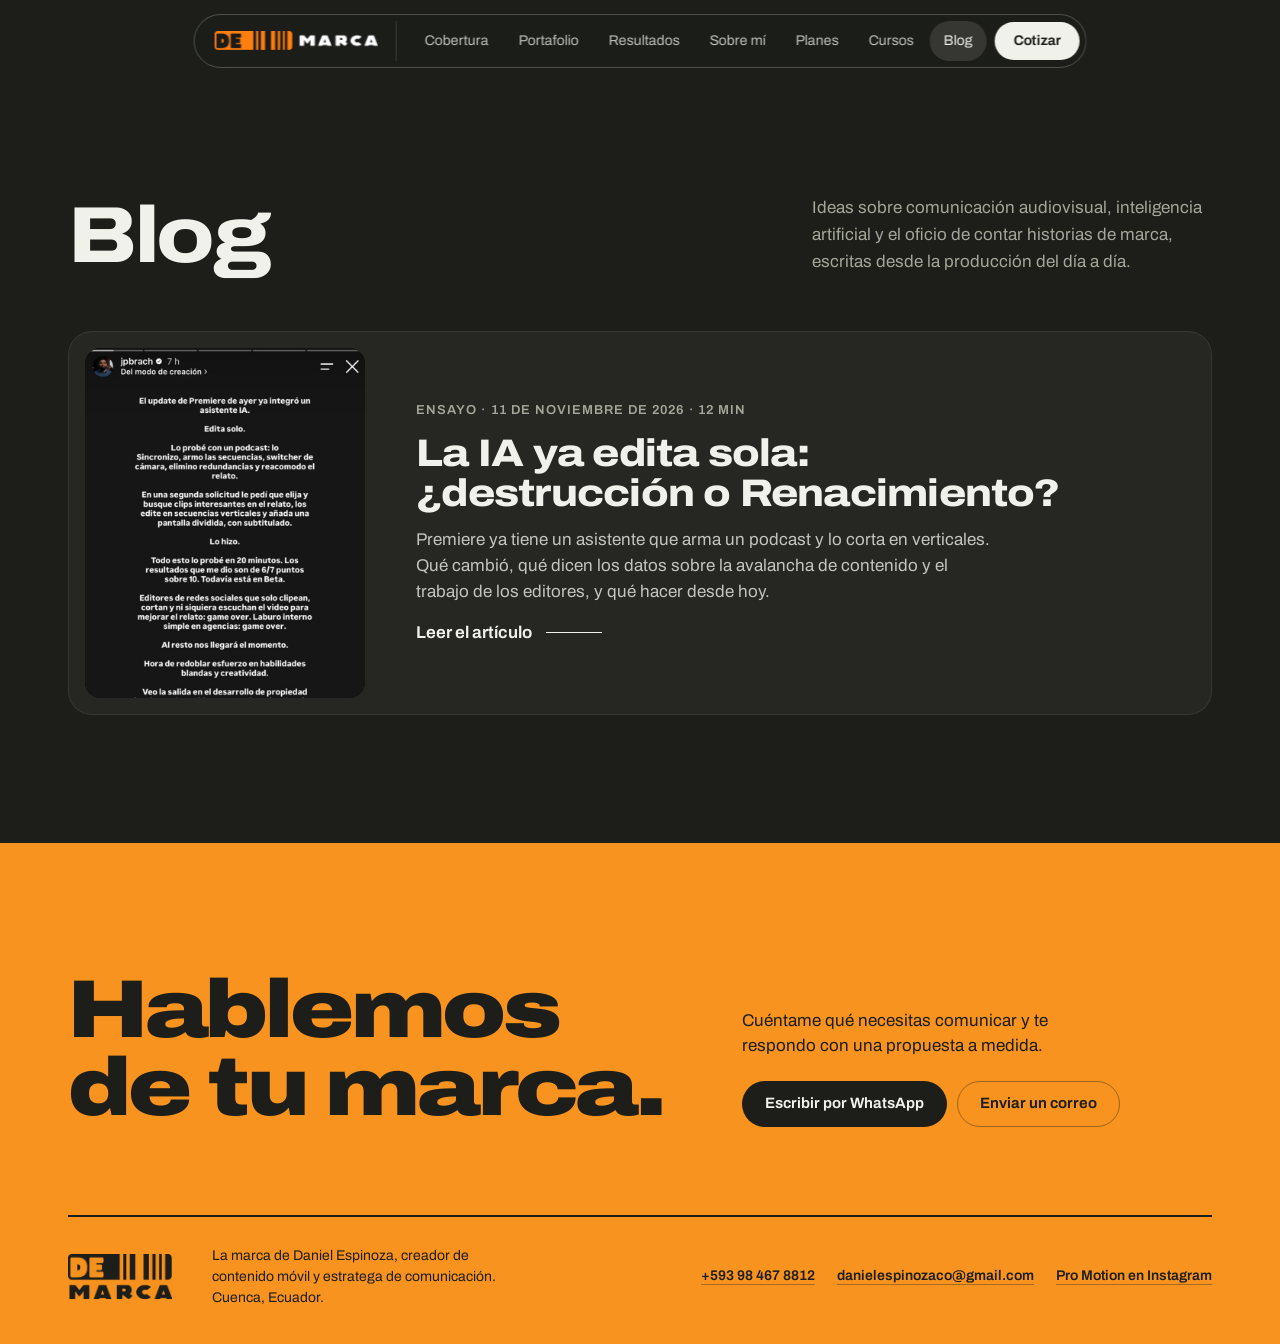
==== blog/index.html @ 4eeeb800 "Blog: articulo 'La IA ya edita sola: destruccion o Renacimiento?' y enlace Blog en el menu Co-Author" ====
<!doctype html>
<html lang="es" data-root="../" data-page="blog">
<head>
<meta charset="utf-8">
<meta name="viewport" content="width=device-width, initial-scale=1">
<title>Blog · De Marca</title>
<meta name="description" content="Ideas de Daniel Espinoza sobre comunicación audiovisual, inteligencia artificial y el oficio de contar historias de marca.">
<meta property="og:title" content="Blog · De Marca">
<meta property="og:description" content="Ideas de Daniel Espinoza sobre comunicación audiovisual, inteligencia artificial y el oficio de contar historias de marca.">
<meta property="og:image" content="assets/brand/og.jpg">
<meta name="theme-color" content="#1D1E1A">
<link rel="icon" href="../assets/brand/favicon.png" type="image/png">
<link rel="apple-touch-icon" href="../assets/brand/apple-touch-icon.png">
<link rel="preconnect" href="https://fonts.googleapis.com">
<link rel="preconnect" href="https://fonts.gstatic.com" crossorigin>
<link href="https://fonts.googleapis.com/css2?family=Archivo:wdth,wght@62..125,300..900&display=swap" rel="stylesheet">
<link rel="stylesheet" href="../assets/css/styles.css">
</head>
<body>
<a class="saltar" href="#contenido">Ir al contenido</a>
<header class="nav" id="nav">
  <a class="nav-logo" href=".././" aria-label="De Marca, inicio">
    <img class="logo-img" src="../assets/brand/logo-demarca-h.png" alt="De Marca" width="720" height="85">
  </a>
  <nav class="nav-links" aria-label="Páginas">
    <a href="../cobertura/" data-p="cobertura">Cobertura</a>
    <a href="../portafolio/" data-p="portafolio">Portafolio</a>
    <a href="../resultados/" data-p="resultados">Resultados</a>
    <a href="../sobre-mi/" data-p="sobre-mi">Sobre mí</a>
    <a href="../planes/" data-p="planes">Planes</a>
    <a href="../cursos/" data-p="cursos">Cursos</a>
    <a href="../blog/" data-p="blog">Blog</a>
  </nav>
  <a class="btn btn-claro nav-cta" href="../planes/#cotizar">Cotizar</a>
  <button class="nav-menu" type="button" aria-expanded="false" aria-controls="menuMovil" aria-label="Abrir menú"><span></span><span></span></button>
</header>
<div class="menu-movil" id="menuMovil" hidden>
  <a href=".././">Inicio</a>
  <a href="../cobertura/">Cobertura en tiempo real</a>
  <a href="../portafolio/">Portafolio</a>
  <a href="../resultados/">Resultados</a>
  <a href="../sobre-mi/">Sobre mí</a>
  <a href="../planes/">Planes y cotización</a>
  <a href="../cursos/">Cursos</a>
  <a href="../blog/">Blog</a>
</div>

<main id="contenido" class="pagina">
<!-- BLOG -->
<section class="blog" id="blog" aria-labelledby="tBlog">
  <div class="contenedor">
    <div class="seccion-cabeza">
      <h1 id="tBlog" class="titulo-xl">Blog</h1>
      <p class="seccion-lead">Ideas sobre comunicación audiovisual, inteligencia artificial y el oficio de contar historias de marca, escritas desde la producción del día a día.</p>
    </div>
    <div class="blog-lista">
      <a class="blog-card" href="ia-edita-sola/">
        <figure class="blog-card-img"><img src="../assets/blog/ia-edita-sola/historia-1.jpg" alt="Historia de Instagram de @jpbrach sobre el asistente de IA de Premiere" loading="lazy" width="734" height="1300"></figure>
        <div class="blog-card-texto">
          <p class="art-meta">Ensayo · 11 de noviembre de 2026 · 12 min</p>
          <h3>La IA ya edita sola: ¿destrucción o Renacimiento?</h3>
          <p>Premiere ya tiene un asistente que arma un podcast y lo corta en verticales. Qué cambió, qué dicen los datos sobre la avalancha de contenido y el trabajo de los editores, y qué hacer desde hoy.</p>
          <span class="link-linea">Leer el artículo</span>
        </div>
      </a>
    </div>
  </div>
</section>
</main>

<footer class="pie" id="contacto">
  <div class="contenedor">
    <div class="pie-top">
      <p class="pie-grande">Hablemos de tu marca.</p>
      <div class="pie-cta">
        <p>Cuéntame qué necesitas comunicar y te respondo con una propuesta a medida.</p>
        <div class="pie-acciones">
          <a class="btn btn-naranja" id="waPie" href="#" target="_blank" rel="noopener">Escribir por WhatsApp</a>
          <a class="btn btn-linea" href="mailto:danielespinozaco@gmail.com">Enviar un correo</a>
        </div>
      </div>
    </div>
    <div class="pie-base">
      <img class="pie-logo" src="../assets/brand/logo-demarca-oscuro-900.png" alt="De Marca" width="900" height="386" loading="lazy">
      <p class="pie-firma">La marca de Daniel Espinoza, creador de contenido móvil y estratega de comunicación. Cuenca, Ecuador.</p>
      <ul class="pie-datos">
        <li><a href="https://wa.me/593984678812" target="_blank" rel="noopener">+593 98 467 8812</a></li>
        <li><a href="mailto:danielespinozaco@gmail.com">danielespinozaco@gmail.com</a></li>
        <li><a href="https://www.instagram.com/pro_motion.ec/" target="_blank" rel="noopener">Pro Motion en Instagram</a></li>
      </ul>
    </div>
  </div>
</footer>

<dialog class="visor" id="visor" aria-labelledby="visorTitulo">
  <div class="visor-fondo" id="visorFondo" aria-hidden="true"></div>
  <div class="visor-caja">
    <div class="visor-medio" id="visorMedio"></div>
    <div class="visor-info">
      <p class="visor-marca" id="visorMarca"></p>
      <h3 id="visorTitulo"></h3>
      <p class="visor-desc" id="visorDesc"></p>
      <p class="visor-datos" id="visorDatos"></p>
      <div class="visor-acciones">
        <a class="btn btn-linea" id="visorAbrir" href="#" target="_blank" rel="noopener">Abrir en Instagram</a>
        <a class="btn btn-naranja" id="visorPedir" href="#" target="_blank" rel="noopener">Quiero un video así</a>
      </div>
      <div class="visor-nav">
        <button class="flecha" id="visorPrev" aria-label="Video anterior"><svg viewBox="0 0 24 24"><path d="M15 5l-7 7 7 7"/></svg></button>
        <button class="flecha" id="visorNext" aria-label="Video siguiente"><svg viewBox="0 0 24 24"><path d="M9 5l7 7-7 7"/></svg></button>
      </div>
    </div>
    <button class="visor-cerrar" id="visorCerrar" aria-label="Cerrar"><svg viewBox="0 0 24 24"><path d="M6 6l12 12M18 6L6 18"/></svg></button>
  </div>
</dialog>

<script src="../assets/js/data.js"></script>
<script src="../assets/js/main.js"></script>
</body>
</html>
---- assets/css/styles.css ----
/* De Marca · sistema visual
   Grafito con matiz oliva, papel salvia de los portafolios originales, hueso y el naranja del logo. */
:root {
  --grafito: #1D1E1A;
  --grafito-2: #262722;
  --grafito-3: #31322C;
  --salvia: #C9CFB7;
  --salvia-2: #B8BFA3;
  --hueso: #F0F1EA;
  --niebla: #A3A698;
  --naranja: #F7931E;
  --naranja-osc: #D9770A;
  --vidrio: rgba(240, 241, 234, .09);
  --vidrio-borde: rgba(240, 241, 234, .24);
  --ancho: 1240px;
  --gutter: clamp(16px, 4vw, 48px);
  --f: "Archivo", "Helvetica Neue", Arial, sans-serif;
  color-scheme: dark;
}
* { box-sizing: border-box; }
html { scroll-behavior: smooth; -webkit-text-size-adjust: 100%; }
body {
  margin: 0; background: var(--grafito); color: var(--hueso);
  font-family: var(--f); font-size: 17px; line-height: 1.55; font-variation-settings: "wdth" 100;
  -webkit-font-smoothing: antialiased; overflow-x: hidden;
}
img, svg { display: block; max-width: 100%; }
a { color: inherit; }
button { font: inherit; color: inherit; }
h1, h2, h3 { margin: 0; font-weight: 800; line-height: 1.02; }
p { margin: 0; }
:focus-visible { outline: 2px solid var(--naranja); outline-offset: 3px; border-radius: 6px; }
.sr { position: absolute; width: 1px; height: 1px; overflow: hidden; clip: rect(0 0 0 0); white-space: nowrap; }
.saltar { position: absolute; left: 16px; top: -60px; z-index: 100; background: var(--naranja); color: var(--grafito); padding: 10px 16px; border-radius: 99px; font-weight: 700; text-decoration: none; }
.saltar:focus { top: 16px; }
.contenedor { width: 100%; max-width: var(--ancho); margin: 0 auto; padding: 0 var(--gutter); }

/* Tipografía de display: Archivo expandido */
.titulo-xl { font-size: clamp(42px, 6.2vw, 88px); line-height: 1; font-variation-settings: "wdth" 118; letter-spacing: -.03em; text-wrap: balance; }
.seccion-cabeza { display: grid; grid-template-columns: minmax(0, 1fr) minmax(0, 400px); gap: 20px 64px; align-items: end; margin-bottom: 56px; }
.seccion-lead { line-height: 1.6; }
.seccion-lead { color: var(--niebla); max-width: 46ch; }

/* Botones */
.btn {
  display: inline-flex; align-items: center; justify-content: center; gap: 8px; min-height: 46px; padding: 0 22px;
  border-radius: 99px; font-weight: 650; font-size: 15px; text-decoration: none; border: 1px solid transparent; cursor: pointer;
  transition: background-color .2s, color .2s, border-color .2s, transform .2s;
}
.btn:active { transform: scale(.97); }
.btn-claro { background: var(--hueso); color: var(--grafito); }
.btn-claro:hover { background: #fff; }
.btn-naranja { background: var(--naranja); color: var(--grafito); }
.btn-naranja:hover { background: #FFA640; }
.btn-naranja[aria-disabled="true"] { opacity: .4; pointer-events: none; }
.btn-linea { border-color: var(--vidrio-borde); color: var(--hueso); background: rgba(240,241,234,.04); }
.btn-linea:hover { border-color: var(--hueso); }
.btn-oscuro { background: var(--grafito); color: var(--hueso); }
.btn-oscuro:hover { background: #000; }
.btn-linea-oscuro { border-color: rgba(29,30,26,.35); color: var(--grafito); }
.btn-linea-oscuro:hover { border-color: var(--grafito); }
.link-linea { font-weight: 650; text-decoration: none; display: inline-flex; align-items: center; gap: 14px; }
.link-linea::after { content: ""; width: 56px; height: 1px; background: currentColor; transition: width .25s; }
.link-linea:hover::after { width: 84px; }

/* NAV: píldora de vidrio */
.nav {
  position: fixed; z-index: 50; top: 14px; left: 50%; transform: translateX(-50%);
  display: flex; align-items: center; gap: 8px; padding: 6px 6px 6px 14px; width: max-content; max-width: calc(100% - 24px);
  background: rgba(29, 30, 26, .55); border: 1px solid var(--vidrio-borde); border-radius: 99px;
  backdrop-filter: blur(18px) saturate(1.3); -webkit-backdrop-filter: blur(18px) saturate(1.3);
}
.nav-logo { display: flex; align-items: center; gap: 10px; text-decoration: none; padding: 0 18px 0 6px; margin-right: 6px; border-right: 1px solid rgba(240,241,234,.16); align-self: stretch; }
.logo-img { height: 19px; width: auto; display: block; }

.logo-sol { width: 34px; color: var(--hueso); }
.logo-texto { font-weight: 800; font-size: 14px; letter-spacing: .06em; font-variation-settings: "wdth" 125; display: flex; align-items: center; gap: 4px; }
.logo-texto b { background: var(--naranja); color: var(--grafito); padding: 1px 5px 0; border-radius: 4px; }
.nav-links { display: flex; gap: 2px; }
.nav-links a { text-decoration: none; font-size: 14px; padding: 9px 14px; border-radius: 99px; color: rgba(240,241,234,.78); transition: color .2s, background-color .2s; }
.nav-links a:hover, .nav-links a[aria-current="true"] { color: var(--hueso); background: rgba(240,241,234,.1); }
.nav-cta { min-height: 38px; padding: 0 18px; font-size: 14px; }

/* HERO: el carrusel es el protagonista */
.hero { position: relative; min-height: 100svh; display: flex; flex-direction: column; padding: 92px 0 28px; overflow: hidden; isolation: isolate; }
.hero-fondo { position: absolute; inset: 0; z-index: -1; background: var(--grafito); }
.hf { position: absolute; inset: -8%; background-size: cover; background-position: center; filter: blur(50px) saturate(1.15) brightness(.55); transform: scale(1.1); opacity: 0; transition: opacity 1.1s ease; }
.hf.on { opacity: 1; }
.hero-fondo::after { content: ""; position: absolute; inset: 0; background: linear-gradient(180deg, rgba(29,30,26,.35) 0%, transparent 30%, transparent 60%, rgba(29,30,26,.85) 100%); }
.hero-escena { position: relative; flex: 1; min-height: 0; display: flex; }
.coverflow { position: relative; flex: 1; min-height: clamp(380px, calc(100svh - 330px), 720px); perspective: 1800px; transform-style: preserve-3d; }
.cf-card {
  --o: 0; position: absolute; left: 50%; top: 50%; height: 100%; width: auto; aspect-ratio: 9 / 16;
  margin: 0; padding: 0; border: 0; border-radius: 20px; overflow: hidden; cursor: pointer; background: var(--grafito-2);
  transform: translate(-50%, -50%) translateX(calc(var(--o) * 96%)) rotateY(calc(var(--o) * -10deg)) scale(calc(1 - var(--a) * .12));
  opacity: calc(1 - var(--a) * .3); z-index: calc(10 - var(--a));
  transition: transform .8s cubic-bezier(.2,.75,.2,1), opacity .8s, filter .8s; box-shadow: 0 40px 80px -30px rgba(0,0,0,.75);
  filter: brightness(calc(1 - var(--a) * .2));
}
.cf-card[hidden] { display: block; opacity: 0; pointer-events: none; }
.cf-card img, .cf-card video { width: 100%; height: 100%; object-fit: cover; display: block; }
.cf-card .cf-play { position: absolute; inset: auto 14px 14px auto; width: 52px; height: 52px; border-radius: 50%; display: grid; place-items: center; background: rgba(240,241,234,.9); color: var(--grafito); opacity: 0; transform: scale(.8); transition: opacity .3s, transform .3s; }
.cf-card.activa .cf-play { opacity: 1; transform: none; }
.cf-play svg { width: 18px; margin-left: 2px; fill: currentColor; }
.hero-barra {
  position: relative; z-index: 5; width: calc(100% - 2 * var(--gutter)); max-width: var(--ancho); margin: 28px auto 0;
  display: grid; grid-template-columns: minmax(0, 1.25fr) minmax(0, 1fr) auto; gap: 24px 48px; align-items: center;
  padding: 24px 28px; border-radius: 24px; background: var(--vidrio); border: 1px solid var(--vidrio-borde);
  backdrop-filter: blur(26px) saturate(1.2); -webkit-backdrop-filter: blur(26px) saturate(1.2);
}
.hero h1 { font-size: clamp(26px, 2.5vw, 36px); font-variation-settings: "wdth" 112; letter-spacing: -.02em; line-height: 1.08; }
.hero-lead { margin-top: 8px; font-size: 15px; line-height: 1.55; color: rgba(240,241,234,.75); max-width: 46ch; }
.hero-meta { display: flex; gap: 16px; align-items: flex-start; padding-left: 32px; border-left: 1px solid var(--vidrio-borde); }
.hero-indice { font-weight: 800; font-size: 40px; line-height: .9; font-variation-settings: "wdth" 110; font-feature-settings: "tnum"; }
.hero-indice small { font-size: 15px; color: var(--niebla); margin-left: 2px; }
.hero-marca { font-weight: 700; font-size: 18px; }
.hero-detalle { color: rgba(240,241,234,.82); font-size: 14px; line-height: 1.45; max-width: 44ch; margin-top: 2px; }
.hero-vistas { color: var(--niebla); font-size: 13px; margin-top: 4px; }
.hero-puntos { display: flex; gap: 8px; margin-top: 12px; }
.hero-puntos button { width: 9px; height: 9px; padding: 0; border-radius: 50%; border: 1px solid rgba(240,241,234,.7); background: transparent; cursor: pointer; transition: background-color .2s, transform .2s; }
.hero-puntos button[aria-selected="true"] { background: var(--hueso); transform: scale(1.15); }
.hero-acciones { display: flex; flex-direction: column; align-items: flex-end; gap: 14px; }
.hero-flechas { display: flex; gap: 8px; }
.flecha { width: 48px; height: 48px; border-radius: 14px; border: 1px solid var(--vidrio-borde); background: rgba(29,30,26,.35); display: grid; place-items: center; cursor: pointer; backdrop-filter: blur(10px); -webkit-backdrop-filter: blur(10px); transition: background-color .2s; }
.flecha:hover { background: rgba(240,241,234,.16); }
.flecha svg { width: 20px; fill: none; stroke: currentColor; stroke-width: 1.8; stroke-linecap: round; stroke-linejoin: round; }

/* MANIFIESTO */
.manifiesto { padding: 0 0 clamp(80px, 11vw, 150px); }
.manifiesto-foto { position: relative; margin: 0 0 clamp(48px, 7vw, 90px); height: min(86vh, 820px); min-height: 460px; overflow: hidden; }
.manifiesto-foto img { width: 100%; height: 100%; object-fit: cover; object-position: 50% 40%; }
.manifiesto-foto::after { content: ""; position: absolute; inset: 0; background: linear-gradient(180deg, var(--grafito) 0%, transparent 22%, transparent 45%, rgba(29,30,26,.92) 100%); }
.manifiesto-foto figcaption { position: absolute; z-index: 1; left: 0; right: 0; bottom: clamp(28px, 5vw, 64px); margin: 0 auto; }
.manifiesto-grid { display: grid; grid-template-columns: 1fr 1.3fr; gap: clamp(40px, 6vw, 96px); align-items: start; }
.manifiesto-frase { font-size: clamp(36px, 5.4vw, 80px); font-weight: 800; line-height: 1; letter-spacing: -.03em; font-variation-settings: "wdth" 115; max-width: 15ch; text-wrap: balance; }
.manifiesto-cita { margin: 0; }
.manifiesto-frase { text-indent: -.42em; }
.manifiesto-cita cite { display: block; margin-top: 22px; font-style: normal; font-weight: 700; font-size: 16px; color: var(--naranja); }
.manifiesto-sub { font-size: clamp(22px, 2.2vw, 30px); font-weight: 800; font-variation-settings: "wdth" 105; line-height: 1.2; max-width: 18ch; }

/* DETRÁS DE CÁMARA */
.detras { padding: clamp(80px, 11vw, 150px) 0; border-top: 1px solid rgba(240,241,234,.1); }
.detras-cabeza { display: grid; grid-template-columns: minmax(0, 1fr) minmax(0, 460px); gap: 24px 64px; align-items: start; margin-bottom: 56px; }
.detras-lead { font-size: 22px; font-weight: 800; margin-bottom: 12px; font-variation-settings: "wdth" 105; }
.detras-texto p:not(.detras-lead) { color: rgba(240,241,234,.75); }
.detras-texto p + p:not(.detras-lead) { margin-top: 12px; }
.especialidades { display: grid; grid-template-columns: repeat(3, 1fr); gap: 0; margin: 0 0 40px; border-top: 1px solid var(--vidrio-borde); }
.especialidades div { padding: 20px 24px 4px 0; }
.especialidades div + div { padding-left: 24px; border-left: 1px solid rgba(240,241,234,.1); }
.especialidades dt { font-weight: 700; font-size: 19px; font-variation-settings: "wdth" 112; color: var(--naranja); }
.especialidades dd { margin: 8px 0 0; font-size: 15px; color: rgba(240,241,234,.75); }
.collage { display: grid; grid-template-columns: repeat(12, 1fr); grid-auto-rows: clamp(70px, 7vw, 100px); gap: 12px; }
.collage figure { position: relative; margin: 0; border-radius: 16px; overflow: hidden; background: var(--grafito-2); }
.collage img { width: 100%; height: 100%; object-fit: cover; }
.collage figcaption { position: absolute; left: 12px; bottom: 12px; right: 12px; font-size: 13px; line-height: 1.3; padding: 6px 10px; width: fit-content; border-radius: 8px; background: rgba(29,30,26,.62); backdrop-filter: blur(8px); -webkit-backdrop-filter: blur(8px); }
.c-a { grid-column: 1 / 8; grid-row: span 4; }
.c-b { grid-column: 8 / 10; grid-row: span 4; }
.c-c { grid-column: 10 / 13; grid-row: span 4; }
.c-d { grid-column: 1 / 6; grid-row: span 3; }
.c-e { grid-column: 6 / 9; grid-row: span 3; }
.c-f { grid-column: 9 / 13; grid-row: span 3; }
.c-b img { object-position: 40% 50%; }
.manifiesto-texto > p { color: rgba(240,241,234,.8); max-width: 48ch; }
.cifras { display: grid; grid-template-columns: repeat(3, 1fr); gap: 18px; margin: 40px 0 0; }
.cifras div { border-top: 1px solid var(--vidrio-borde); padding-top: 12px; }
.cifras dt { font-size: 13px; color: var(--niebla); line-height: 1.3; }
.cifras dd { margin: 6px 0 0; font-size: clamp(32px, 3.6vw, 46px); font-weight: 800; font-variation-settings: "wdth" 125; letter-spacing: -.03em; color: var(--naranja); }

/* PORTAFOLIO */
.portafolio { padding: 40px 0 120px; }
.filtros { display: grid; gap: 12px; padding: 18px 0; border-top: 1px solid var(--vidrio-borde); border-bottom: 1px solid var(--vidrio-borde); }
.filtro-fila { display: grid; grid-template-columns: 74px 1fr; align-items: center; gap: 12px; }
.filtro-nombre { font-size: 14px; color: var(--niebla); }
.chips { display: flex; gap: 8px; flex-wrap: wrap; }
.chip { min-height: 36px; padding: 0 14px; border-radius: 99px; border: 1px solid var(--vidrio-borde); background: transparent; font-size: 14px; cursor: pointer; display: inline-flex; align-items: center; gap: 8px; transition: background-color .2s, color .2s, border-color .2s; }
.chip span { font-size: 12px; color: var(--niebla); font-feature-settings: "tnum"; }
.chip:hover { border-color: var(--hueso); }
.chip[aria-pressed="true"] { background: var(--hueso); color: var(--grafito); border-color: var(--hueso); }
.chip[aria-pressed="true"] span { color: rgba(29,30,26,.6); }
.chip:disabled { opacity: .35; cursor: default; }
.resultado { margin: 28px 0 8px; color: var(--niebla); font-size: 15px; }
.grupo { display: grid; grid-template-columns: 280px minmax(0, 1fr); gap: 48px; padding: 44px 0; border-bottom: 1px solid rgba(240,241,234,.1); }
.grupo-info { align-self: start; position: sticky; top: 96px; }
.grupo-rubro { font-size: 13px; color: var(--naranja); }
.grupo h3 { font-size: 28px; line-height: 1.08; font-variation-settings: "wdth" 112; letter-spacing: -.015em; margin: 8px 0 14px; }
.grupo-texto { color: rgba(240,241,234,.72); font-size: 15px; }
.grupo-datos { margin-top: 14px; font-size: 14px; color: var(--niebla); }
.grupo-datos b { color: var(--hueso); font-weight: 700; }
.fila { display: flex; gap: 14px; overflow-x: auto; scroll-snap-type: x mandatory; padding-bottom: 14px; scrollbar-width: thin; scrollbar-color: var(--grafito-3) transparent; }
.tarjeta { flex: 0 0 clamp(150px, 15vw, 196px); scroll-snap-align: start; text-align: left; background: none; border: 0; padding: 0; cursor: pointer; }
.tarjeta-img { position: relative; aspect-ratio: 9 / 16; border-radius: 14px; overflow: hidden; background: var(--grafito-2); }
.tarjeta-img img { width: 100%; height: 100%; object-fit: cover; transition: transform .5s cubic-bezier(.2,.7,.2,1); }
.tarjeta:hover .tarjeta-img img { transform: scale(1.04); }
.tarjeta-img::after { content: ""; position: absolute; inset: 55% 0 0; background: linear-gradient(transparent, rgba(0,0,0,.55)); }
.tarjeta-estilo { position: absolute; z-index: 1; left: 10px; top: 10px; font-size: 12px; padding: 4px 9px; border-radius: 99px; background: rgba(29,30,26,.6); backdrop-filter: blur(8px); -webkit-backdrop-filter: blur(8px); }
.tarjeta-titulo { display: block; margin-top: 10px; font-size: 14px; font-weight: 600; line-height: 1.3; }
.tarjeta-vistas { display: block; font-size: 13px; color: var(--niebla); }
.vacio { padding: 60px 0; color: var(--niebla); }

/* EL CÓDIGO: papel salvia */
.codigo { background: var(--salvia); color: var(--grafito); padding: clamp(80px, 11vw, 150px) 0; position: relative; }
.codigo::before { content: ""; position: absolute; inset: 0; opacity: .5; pointer-events: none; background-image: url("data:image/svg+xml,%3Csvg xmlns='http://www.w3.org/2000/svg' width='160' height='160'%3E%3Cfilter id='n'%3E%3CfeTurbulence type='fractalNoise' baseFrequency='.9' numOctaves='2' stitchTiles='stitch'/%3E%3CfeColorMatrix values='0 0 0 0 .11 0 0 0 0 .12 0 0 0 0 .1 0 0 0 .09 0'/%3E%3C/filter%3E%3Crect width='160' height='160' filter='url(%23n)'/%3E%3C/svg%3E"); }
.codigo .contenedor { position: relative; }
.codigo-intro { display: grid; grid-template-columns: minmax(0, 5fr) minmax(0, 6fr); gap: clamp(40px, 6vw, 96px); align-items: center; }
.codigo-sol { color: var(--grafito); max-width: 520px; width: 100%; }
.codigo-lead { font-size: clamp(22px, 2.1vw, 28px); font-weight: 800; font-variation-settings: "wdth" 105; line-height: 1.25; margin: 24px 0 20px; max-width: 22ch; }
.codigo-texto p:not(.codigo-lead) { max-width: 52ch; margin-top: 12px; color: rgba(29,30,26,.82); }
.sol .barra { transform-box: fill-box; transform-origin: 50% 100%; transition: opacity .3s; }
.sol.animable .barra { transform: scaleY(0); }
.sol.animable.visible .barra { transform: scaleY(1); transition: transform 1.1s cubic-bezier(.2,.8,.2,1) calc(var(--i) * 90ms), opacity .3s; }
.codigo-sol .sol.foco .barra { opacity: .18; }
.codigo-sol .sol.foco .barra.on { opacity: 1; }
.pilares { list-style: none; margin: 88px 0 0; padding: 0; display: grid; grid-template-columns: repeat(7, 1fr); border-top: 2px solid var(--grafito); }
.pilar { padding: 16px 14px 18px 0; border-right: 1px solid rgba(29,30,26,.18); cursor: default; transition: background-color .2s; }
.pilar + .pilar { padding-left: 14px; }
.pilar:last-child { border-right: 0; }
.pilar:hover, .pilar.on { background: rgba(29,30,26,.06); }
.pilar-barra { height: 26px; background: var(--grafito); margin-bottom: 14px; border-radius: 1px; }
.pilar h3 { font-size: 17px; font-variation-settings: "wdth" 115; }
.pilar p { font-size: 14px; line-height: 1.45; margin-top: 6px; color: rgba(29,30,26,.75); }
.generador { margin-top: 80px; display: grid; grid-template-columns: 1fr 1fr; gap: 0; background: var(--hueso); border-radius: 26px; overflow: hidden; box-shadow: 0 30px 60px -40px rgba(29,30,26,.5); }
.generador-form { padding: clamp(24px, 4vw, 48px); display: flex; flex-direction: column; }
.generador h3 { font-size: clamp(26px, 2.6vw, 36px); font-variation-settings: "wdth" 115; letter-spacing: -.02em; margin-bottom: 28px; }
.generador label { font-size: 14px; color: rgba(29,30,26,.7); margin-bottom: 8px; }
.generador input { font: inherit; font-size: 22px; font-weight: 600; padding: 14px 0; border: 0; border-bottom: 2px solid var(--grafito); background: transparent; color: var(--grafito); outline: none; }
.generador input:focus-visible { border-bottom-color: var(--naranja-osc); }
.generador-lectura { margin: 18px 0 28px; color: rgba(29,30,26,.8); min-height: 3.2em; }
.generador-acciones { display: flex; gap: 10px; flex-wrap: wrap; margin-top: auto; }
.generador-resultado { margin: 0; background: var(--grafito); color: var(--hueso); display: flex; flex-direction: column; justify-content: center; align-items: center; padding: 48px 32px; gap: 18px; }
.generador-resultado > div { width: min(340px, 100%); color: var(--naranja); }
.generador-resultado figcaption { text-align: center; display: grid; gap: 4px; }
.generador-resultado figcaption span { font-weight: 800; font-size: 22px; font-variation-settings: "wdth" 120; }
.generador-resultado code { font-family: var(--f); font-variation-settings: "wdth" 75; font-size: 14px; color: var(--niebla); letter-spacing: .08em; }

/* CÓMO TRABAJO */
.servicios { padding: clamp(80px, 11vw, 150px) 0; }
.proceso { list-style: none; margin: 0; padding: 0; display: grid; grid-template-columns: repeat(5, 1fr); gap: 0; }
.proceso li { padding: 22px 22px 0 0; border-top: 1px solid var(--vidrio-borde); position: relative; }
.proceso li + li { padding-left: 22px; border-left: 1px solid rgba(240,241,234,.1); }
.paso { display: block; font-size: 48px; font-weight: 800; line-height: 1; font-variation-settings: "wdth" 115; color: var(--naranja); margin-bottom: 18px; }
.proceso h3 { font-size: 19px; font-variation-settings: "wdth" 110; }
.proceso p { margin-top: 8px; font-size: 15px; color: rgba(240,241,234,.72); }

/* PLANES */
.planes { position: relative; padding: clamp(80px, 10vw, 140px) 0; overflow: hidden; background: #000; }
.planes-fondo {
  text-align: center; white-space: nowrap; margin: 0 0 clamp(36px, 5vw, 64px);
  font-weight: 800; font-size: clamp(84px, 17vw, 250px); line-height: .82; letter-spacing: -.05em; font-variation-settings: "wdth" 110; color: var(--hueso); pointer-events: none; user-select: none;
}
.planes .contenedor { position: relative; }
.tarjetas-plan { display: grid; grid-template-columns: repeat(4, 1fr); gap: 16px; }
.plan {
  border-radius: 22px; padding: 24px; display: flex; flex-direction: column; min-height: 420px;
  background: rgba(38, 39, 34, .5); border: 1px solid rgba(240,241,234,.14);
  backdrop-filter: blur(22px) saturate(1.2); -webkit-backdrop-filter: blur(22px) saturate(1.2);
}
.plan-nombre { font-size: 15px; color: rgba(240,241,234,.8); }
.plan-precio { font-size: clamp(38px, 3.6vw, 52px); font-weight: 800; font-variation-settings: "wdth" 118; letter-spacing: -.03em; margin: 10px 0 2px; }
.plan-precio small { font-size: 16px; font-weight: 500; color: var(--niebla); letter-spacing: 0; font-variation-settings: "wdth" 100; }
.plan-desde { font-size: 13px; line-height: 1.5; color: var(--niebla); min-height: 4.5em; }
.plan ul { list-style: none; margin: 22px 0 22px; padding: 22px 0 0; border-top: 1px solid rgba(240,241,234,.12); display: grid; gap: 12px; font-size: 14px; color: rgba(240,241,234,.8); }
.plan li { display: grid; grid-template-columns: 20px 1fr; gap: 10px; }
.plan li::before { content: ""; width: 18px; height: 18px; border-radius: 50%; background: rgba(240,241,234,.12) url("data:image/svg+xml,%3Csvg xmlns='http://www.w3.org/2000/svg' viewBox='0 0 24 24' fill='none' stroke='%23F0F1EA' stroke-width='3' stroke-linecap='round' stroke-linejoin='round'%3E%3Cpath d='M6 12l4 4 8-8'/%3E%3C/svg%3E") center / 11px no-repeat; margin-top: 2px; }
.plan .btn { margin-top: auto; width: 100%; }
.plan.destacado { background: rgba(240,241,234,.1); border-color: rgba(240,241,234,.3); }
.plan.destacado .btn { background: var(--hueso); color: var(--grafito); }
.plan-ej { font-size: 13px; color: var(--niebla); margin-top: -8px; margin-bottom: 18px; }
.plan-ej a { color: var(--hueso); }

.cotizador { margin-top: 28px; border-radius: 26px; border: 1px solid rgba(240,241,234,.14); background: var(--grafito); padding: clamp(22px, 3.5vw, 44px); scroll-margin-top: 90px; }
.cotizador-cabeza { display: grid; grid-template-columns: 1fr 1fr; gap: 12px 40px; align-items: end; margin-bottom: 26px; }
.cotizador h3 { font-size: clamp(28px, 3vw, 40px); font-variation-settings: "wdth" 118; letter-spacing: -.02em; }
.cotizador-cabeza p { color: var(--niebla); }
.cot-fila { display: grid; grid-template-columns: 1fr auto 110px; gap: 16px; align-items: center; padding: 16px 0; border-top: 1px solid rgba(240,241,234,.1); }
.cot-fila h4 { margin: 0; font-size: 17px; font-weight: 700; }
.cot-fila p { font-size: 14px; color: var(--niebla); }
.contador { display: flex; align-items: center; border: 1px solid var(--vidrio-borde); border-radius: 99px; }
.contador button { width: 42px; height: 42px; border: 0; background: none; cursor: pointer; font-size: 20px; border-radius: 50%; }
.contador button:hover { background: rgba(240,241,234,.1); }
.contador output { min-width: 30px; text-align: center; font-weight: 700; font-feature-settings: "tnum"; }
.cot-sub { text-align: right; font-weight: 700; font-feature-settings: "tnum"; }
.cotizador-total { display: flex; justify-content: space-between; align-items: center; gap: 20px; flex-wrap: wrap; padding: 22px 0 0; border-top: 2px solid var(--hueso); }
.total-etiqueta { font-size: 14px; color: var(--niebla); }
.total-valor { font-size: clamp(44px, 5vw, 68px); font-weight: 800; font-variation-settings: "wdth" 120; letter-spacing: -.03em; line-height: 1; color: var(--naranja); font-feature-settings: "tnum"; }
.total-nota { font-size: 14px; color: var(--niebla); margin-top: 6px; }
.condiciones { margin: 26px 0 0; padding: 0; list-style: none; display: grid; grid-template-columns: repeat(2, 1fr); gap: 8px 32px; font-size: 14px; color: var(--niebla); }
.condiciones li { padding-left: 16px; position: relative; }
.condiciones li::before { content: ""; position: absolute; left: 0; top: .55em; width: 6px; height: 6px; background: var(--niebla); border-radius: 1px; }

/* CURSOS */
.cursos { padding: clamp(80px, 11vw, 150px) 0; }
.lista-cursos { display: grid; grid-template-columns: repeat(3, 1fr); gap: 16px; }
.curso { border: 1px solid var(--vidrio-borde); border-radius: 22px; padding: 28px; display: flex; flex-direction: column; gap: 12px; min-height: 340px; }
.curso-sol { width: 72px; color: var(--naranja); margin-bottom: 18px; }
.curso h3 { font-size: 24px; font-variation-settings: "wdth" 112; letter-spacing: -.01em; }
.curso p { color: rgba(240,241,234,.72); font-size: 15px; }
.curso .link-linea { margin-top: auto; padding-top: 12px; }

/* MARCAS */
.marcas { padding: 0 0 clamp(80px, 11vw, 140px); }
.marcas-titulo { font-size: 15px; font-weight: 500; color: var(--niebla); margin-bottom: 22px; }
.marcas-lista { font-size: clamp(22px, 2.6vw, 36px); font-weight: 700; line-height: 1.35; letter-spacing: -.02em; font-variation-settings: "wdth" 105; color: rgba(240,241,234,.88); text-wrap: pretty; }
.marcas-lista i { display: inline-block; width: 3px; height: .78em; margin: 0 .32em; background: var(--naranja); vertical-align: -.05em; }
.marcas-lista i:nth-of-type(3n) { width: 7px; }
.marcas-lista i:nth-of-type(4n+1) { width: 1.5px; }

/* PIE */
.pie { background: var(--naranja); color: var(--grafito); padding: clamp(72px, 10vw, 128px) 0 36px; }
.pie-top { display: grid; grid-template-columns: minmax(0, 1.3fr) minmax(0, 1fr); gap: 32px 64px; align-items: end; padding-bottom: clamp(48px, 7vw, 88px); }
.pie-grande { font-size: clamp(44px, 6.4vw, 92px); font-weight: 900; line-height: .95; letter-spacing: -.04em; font-variation-settings: "wdth" 120; max-width: 10ch; }
.pie-cta p { font-size: 17px; line-height: 1.5; max-width: 34ch; margin-bottom: 22px; }
.pie-acciones { display: flex; gap: 10px; flex-wrap: wrap; }
.pie .btn-naranja { background: var(--grafito); color: var(--hueso); }
.pie .btn-naranja:hover { background: #000; }
.pie .btn-linea { color: var(--grafito); border-color: rgba(29,30,26,.4); background: transparent; }
.pie .btn-linea:hover { border-color: var(--grafito); }
.pie-base { display: grid; grid-template-columns: auto minmax(0, 1fr) auto; gap: 20px 40px; align-items: center; padding-top: 28px; border-top: 2px solid var(--grafito); }
.pie-logo { width: 104px; height: auto; display: block; }
.pie-firma { font-size: 14px; line-height: 1.5; max-width: 40ch; }
.pie-datos { list-style: none; margin: 0; padding: 0; display: flex; gap: 8px 22px; flex-wrap: wrap; justify-content: flex-end; font-size: 14px; font-weight: 600; }
.pie-datos a { text-decoration: none; border-bottom: 1px solid rgba(29,30,26,.35); padding-bottom: 1px; }
.pie-datos a:hover { border-bottom-color: var(--grafito); }

/* VISOR */
.visor { padding: 0; border: 0; background: transparent; color: var(--hueso); max-width: none; max-height: none; width: 100%; height: 100%; }
.visor::backdrop { background: rgba(10,10,8,.7); }
.visor-fondo { position: fixed; inset: -10%; background-size: cover; background-position: center; filter: blur(60px) brightness(.45) saturate(1.2); }
.visor-caja { position: relative; height: 100%; display: flex; align-items: center; justify-content: center; gap: 40px; padding: 24px; }
.visor-medio { width: min(400px, 92vw); height: min(720px, calc(100svh - 48px)); border-radius: 18px; overflow: hidden; background: #000; flex: none; box-shadow: 0 40px 100px rgba(0,0,0,.6); }
.visor-medio iframe { width: 100%; height: 100%; border: 0; background: #fff; }
.visor-medio img, .visor-medio video { width: 100%; height: 100%; object-fit: cover; background: #000; }
.visor-medio video { object-fit: contain; }
.visor-info { width: 320px; display: flex; flex-direction: column; gap: 10px; }
.visor-marca { color: var(--naranja); font-size: 14px; font-weight: 600; }
.visor h3 { font-size: 30px; font-variation-settings: "wdth" 112; letter-spacing: -.02em; }
.visor-desc { color: rgba(240,241,234,.88); line-height: 1.55; }
.visor-datos { color: var(--niebla); font-size: 14px; }
.visor-acciones { display: flex; flex-direction: column; gap: 10px; margin-top: 18px; }
.visor-nav { display: flex; gap: 8px; margin-top: 18px; }
.visor-cerrar { position: absolute; top: 18px; right: 18px; width: 46px; height: 46px; border-radius: 50%; border: 1px solid var(--vidrio-borde); background: rgba(29,30,26,.5); cursor: pointer; display: grid; place-items: center; }
.visor-cerrar svg { width: 20px; stroke: currentColor; stroke-width: 1.8; stroke-linecap: round; fill: none; }
.visor-sin { position: relative; height: 100%; }
.visor-sin p { position: absolute; left: 16px; right: 16px; bottom: 16px; padding: 12px 14px; border-radius: 12px; background: rgba(29,30,26,.8); font-size: 14px; }

/* PERFIL */
.roles { display: grid; grid-template-columns: repeat(3, 1fr); border-top: 1px solid var(--vidrio-borde); }
.roles article { padding: 24px 28px 28px 0; }
.roles article + article { padding-left: 28px; border-left: 1px solid rgba(240,241,234,.1); }
.roles h3 { font-size: 20px; line-height: 1.15; font-variation-settings: "wdth" 112; color: var(--naranja); margin-bottom: 10px; }
.roles p { font-size: 15px; line-height: 1.6; color: rgba(240,241,234,.75); }
.hitos { display: grid; grid-template-columns: repeat(4, 1fr); gap: 12px; margin: 8px 0 48px; }
.hitos div { padding: 20px; border-radius: 18px; background: var(--grafito-2); border: 1px solid rgba(240,241,234,.08); }
.hitos dt { font-size: clamp(26px, 2.6vw, 36px); font-weight: 800; font-variation-settings: "wdth" 118; letter-spacing: -.02em; line-height: 1.05; }
.hitos dd { margin: 10px 0 0; font-size: 14px; line-height: 1.5; color: var(--niebla); }

/* COBERTURA EN TIEMPO REAL */
.cobertura { padding: clamp(80px, 11vw, 150px) 0; background: #000; }
.cob-caso { padding: clamp(24px, 3.5vw, 44px); border-radius: 28px; background: var(--grafito); border: 1px solid rgba(240,241,234,.12); }
.cob-caso-cab { display: flex; justify-content: space-between; align-items: flex-end; gap: 24px 48px; flex-wrap: wrap; margin-bottom: 36px; }
.cob-caso-cab h3 { font-size: clamp(26px, 3vw, 42px); line-height: 1.05; font-variation-settings: "wdth" 115; letter-spacing: -.02em; margin-top: 8px; max-width: 22ch; }
.cob-caso-datos { display: flex; gap: 32px; margin: 0; }
.cob-caso-datos dt { font-size: clamp(34px, 3.6vw, 52px); font-weight: 900; line-height: 1; letter-spacing: -.03em; font-variation-settings: "wdth" 118; color: var(--naranja); }
.cob-caso-datos dd { margin: 6px 0 0; font-size: 14px; color: var(--niebla); }
.cob-linea { list-style: none; margin: 0; padding: 0; display: grid; grid-template-columns: repeat(4, 1fr); gap: 18px; position: relative; }
.cob-linea::before { content: ""; position: absolute; left: 0; right: 0; top: 14px; height: 2px; background: rgba(240,241,234,.18); }
.cob-paso { position: relative; display: flex; flex-direction: column; }
.cob-fase { position: relative; display: inline-flex; align-items: center; gap: 10px; font-size: 14px; font-weight: 700; margin-bottom: 18px; background: var(--grafito); padding-right: 12px; width: fit-content; }
.cob-fase b { display: grid; place-items: center; width: 30px; height: 30px; border-radius: 50%; background: var(--naranja); color: var(--grafito); font-size: 14px; }
.cob-media { position: relative; display: block; width: 100%; aspect-ratio: 9 / 16; border-radius: 18px; overflow: hidden; background: #000; border: 0; padding: 0; cursor: pointer; }
.cob-media video, .cob-media img { width: 100%; height: 100%; object-fit: cover; display: block; }
.cob-media .cf-play { position: absolute; right: 12px; bottom: 12px; width: 44px; height: 44px; border-radius: 50%; display: grid; place-items: center; background: rgba(240,241,234,.9); color: var(--grafito); }
.cob-media .cf-play svg { width: 16px; margin-left: 2px; fill: currentColor; }
.cob-paso h4 { margin: 16px 0 6px; font-size: 19px; font-variation-settings: "wdth" 112; }
.cob-paso p { font-size: 14px; line-height: 1.5; color: rgba(240,241,234,.72); }
.cob-dato { margin-top: 8px; font-size: 13px; font-weight: 700; color: var(--naranja); }
.cob-mas { margin-top: 56px; }
.cob-mas-t { font-size: clamp(24px, 2.4vw, 32px); font-variation-settings: "wdth" 115; letter-spacing: -.02em; margin: 0 0 18px; }
.cob-tabs { display: flex; gap: 8px; flex-wrap: wrap; margin-bottom: 22px; }
.cob-tabs button { min-height: 40px; padding: 0 16px; border-radius: 99px; border: 1px solid var(--vidrio-borde); background: transparent; cursor: pointer; font-size: 14px; transition: background-color .2s, color .2s; }
.cob-tabs button:hover { border-color: var(--hueso); }
.cob-tabs button[aria-selected="true"] { background: var(--naranja); border-color: var(--naranja); color: var(--grafito); font-weight: 700; }
.cob-panel-txt { color: rgba(240,241,234,.78); max-width: 64ch; margin-bottom: 22px; }
.cob-cards { display: grid; grid-template-columns: repeat(4, 1fr); gap: 16px; }
.cob-card { text-align: left; background: none; border: 0; padding: 0; cursor: pointer; display: flex; flex-direction: column; }
.cob-card-media { display: block; aspect-ratio: 9 / 16; border-radius: 16px; overflow: hidden; background: var(--grafito-2); }
.cob-card-media video, .cob-card-media img { width: 100%; height: 100%; object-fit: cover; display: block; transition: transform .5s cubic-bezier(.2,.7,.2,1); }
.cob-card:hover .cob-card-media video, .cob-card:hover .cob-card-media img { transform: scale(1.03); }
.cob-card-t { margin-top: 12px; font-weight: 700; font-size: 16px; line-height: 1.25; }
.cob-card-d { margin-top: 4px; font-size: 13px; line-height: 1.45; color: rgba(240,241,234,.68); }
.cob-card-v { margin-top: 6px; font-size: 13px; color: var(--naranja); font-weight: 600; }
.cob-precios { display: grid; grid-template-columns: repeat(3, 1fr); gap: 16px; }
.cob-mas + .cob-mas-t { margin-top: 64px; }
.cob-precio { padding: 26px; border-radius: 22px; background: rgba(38,39,34,.6); border: 1px solid rgba(240,241,234,.14); display: flex; flex-direction: column; gap: 8px; }
.cob-precio .plan-desde { flex: 1; margin-bottom: 14px; }
.cob-precio .btn { width: 100%; }

/* RESULTADOS */
.resultados { padding: clamp(80px, 11vw, 150px) 0; background: var(--grafito-2); }
.megas { display: grid; grid-template-columns: repeat(4, 1fr); margin: 0 0 64px; border-top: 2px solid var(--hueso); }
.megas div { padding: 24px 24px 8px 0; }
.megas div + div { padding-left: 24px; border-left: 1px solid rgba(240,241,234,.12); }
.megas dt { white-space: nowrap; font-size: clamp(36px, 4.3vw, 64px); font-weight: 900; line-height: .95; letter-spacing: -.04em; font-variation-settings: "wdth" 120; color: var(--naranja); font-feature-settings: "tnum"; }
.megas dd { margin: 14px 0 0; font-size: 15px; line-height: 1.5; color: rgba(240,241,234,.75); max-width: 24ch; }
.res-perfiles { margin: 0 0 16px; padding: clamp(24px, 3.5vw, 44px); border-radius: 26px; background: var(--grafito); border: 1px solid rgba(240,241,234,.1); }
.res-perfiles figcaption { display: flex; flex-wrap: wrap; justify-content: space-between; gap: 6px 24px; margin-bottom: 22px; }
.res-perfiles figcaption b { font-size: clamp(22px, 2.2vw, 30px); font-variation-settings: "wdth" 115; letter-spacing: -.02em; }
.res-perfiles figcaption span { font-size: 14px; color: var(--niebla); align-self: end; }
.res-perfiles .barra-fila { grid-template-columns: 220px 1fr; }
.res-perfiles .barra-pista { height: 28px; }
.res-caso { display: grid; grid-template-columns: minmax(0, 1fr) minmax(0, 1.1fr); gap: clamp(32px, 5vw, 72px); padding: clamp(24px, 3.5vw, 44px); border-radius: 26px; background: var(--grafito); border: 1px solid rgba(240,241,234,.1); }
.res-rubro { font-size: 13px; color: var(--naranja); font-weight: 600; }
.res-caso h3, .res-marcas h3 { font-size: clamp(26px, 2.6vw, 36px); line-height: 1.05; font-variation-settings: "wdth" 115; letter-spacing: -.02em; margin: 8px 0 14px; }
.res-texto > p:not(.res-rubro) { color: rgba(240,241,234,.75); max-width: 46ch; }
.res-datos { display: grid; grid-template-columns: 1fr 1fr; gap: 18px 24px; margin: 28px 0 28px; }
.res-datos dt { font-size: 30px; font-weight: 800; font-variation-settings: "wdth" 115; letter-spacing: -.02em; line-height: 1; }
.res-datos dd { margin: 6px 0 0; font-size: 14px; color: var(--niebla); }
.res-grafico { margin: 0; align-self: center; }
.res-grafico figcaption { font-size: 15px; font-weight: 700; margin-bottom: 18px; }
.barras { list-style: none; margin: 0; padding: 0; display: grid; gap: 12px; }
.barra-fila { display: grid; grid-template-columns: 132px 1fr; gap: 14px; align-items: center; font-size: 14px; }
.barra-fila span { color: rgba(240,241,234,.8); }
.barra-pista { position: relative; height: 34px; }
.barra-relleno { position: absolute; left: 0; top: 0; bottom: 0; width: var(--w); background: var(--naranja); border-radius: 0 4px 4px 0; min-width: 4px; transition: opacity .2s; }
.barra-valor { white-space: nowrap; position: absolute; top: 50%; transform: translateY(-50%); left: calc(var(--w) + 10px); font-weight: 700; font-feature-settings: "tnum"; }
.barras:hover .barra-relleno { opacity: .45; }
.barras .barra-fila:hover .barra-relleno { opacity: 1; }
.res-tabla { margin-top: 18px; font-size: 14px; color: var(--niebla); }
.res-tabla summary { cursor: pointer; }
.res-tabla table { margin-top: 10px; border-collapse: collapse; width: 100%; color: var(--hueso); }
.res-tabla th, .res-tabla td { text-align: left; padding: 6px 0; border-bottom: 1px solid rgba(240,241,234,.1); }
.res-tabla td:last-child, .res-tabla th:last-child { text-align: right; font-feature-settings: "tnum"; }
.res-marcas { display: grid; grid-template-columns: repeat(3, 1fr); gap: 16px; margin-top: 16px; }
.res-marcas article { padding: 28px; border-radius: 22px; background: var(--grafito); border: 1px solid rgba(240,241,234,.1); }
.res-marcas h3 { font-size: 26px; }
.res-marcas dl { margin: 18px 0 0; display: grid; gap: 18px; }
.res-marcas dl div { padding-top: 16px; border-top: 1px solid rgba(240,241,234,.1); }
.res-marcas dt { font-size: 34px; font-weight: 800; font-variation-settings: "wdth" 118; letter-spacing: -.02em; line-height: 1; color: var(--naranja); }
.res-marcas dd { margin: 8px 0 0; font-size: 14px; line-height: 1.5; color: rgba(240,241,234,.75); }
.res-fuente { margin-top: 24px; font-size: 13px; color: var(--niebla); }

/* PÁGINAS */
.pagina { padding-top: 40px; }
.pagina > section:first-child { padding-top: clamp(110px, 12vw, 160px); }
.nav-links a[aria-current="page"] { color: var(--hueso); background: rgba(240,241,234,.12); }
.nav-menu { display: none; width: 40px; height: 40px; border: 0; border-radius: 50%; background: rgba(240,241,234,.1); cursor: pointer; padding: 0; flex-direction: column; align-items: center; justify-content: center; gap: 5px; }
.nav-menu span { display: block; width: 16px; height: 2px; background: var(--hueso); border-radius: 2px; transition: transform .2s; }
.nav-menu[aria-expanded="true"] span:first-child { transform: translateY(3.5px) rotate(45deg); }
.nav-menu[aria-expanded="true"] span:last-child { transform: translateY(-3.5px) rotate(-45deg); }
.menu-movil { position: fixed; z-index: 49; top: 74px; left: 12px; right: 12px; padding: 10px; border-radius: 22px; background: rgba(29,30,26,.96); border: 1px solid var(--vidrio-borde); backdrop-filter: blur(18px); -webkit-backdrop-filter: blur(18px); display: grid; }
.menu-movil[hidden] { display: none; }
.menu-movil a { padding: 14px 16px; border-radius: 14px; text-decoration: none; font-size: 18px; font-weight: 700; font-variation-settings: "wdth" 110; }
.menu-movil a:hover { background: rgba(240,241,234,.08); }

/* ACCESOS (inicio) */
.accesos { padding: 0 0 clamp(80px, 10vw, 130px); }
.megas-inicio { margin-bottom: 40px; }
.accesos-grid { display: grid; grid-template-columns: repeat(4, 1fr); grid-template-rows: repeat(2, clamp(220px, 22vw, 300px)); gap: 14px; }
.acceso { position: relative; border-radius: 22px; overflow: hidden; text-decoration: none; color: var(--hueso); background: var(--grafito-2); isolation: isolate; }
.acceso-xl { grid-column: span 2; grid-row: span 2; }
.acceso img { position: absolute; inset: 0; width: 100%; height: 100%; object-fit: cover; z-index: -1; transition: transform .6s cubic-bezier(.2,.7,.2,1); }
.acceso::after { content: ""; position: absolute; inset: 0; z-index: -1; background: linear-gradient(180deg, rgba(0,0,0,.05) 30%, rgba(0,0,0,.78)); }
.acceso:hover img { transform: scale(1.04); }
.acceso-txt { position: absolute; left: 0; right: 0; bottom: 0; padding: 22px; display: grid; gap: 6px; }
.acceso-txt b { font-size: clamp(20px, 1.8vw, 26px); line-height: 1.05; font-variation-settings: "wdth" 115; letter-spacing: -.01em; }
.acceso-xl .acceso-txt b { font-size: clamp(30px, 3.2vw, 46px); }
.acceso-txt span { font-size: 14px; line-height: 1.45; color: rgba(240,241,234,.82); max-width: 36ch; }
.acceso-txt em { font-style: normal; font-weight: 700; font-size: 14px; color: var(--naranja); margin-top: 4px; }

/* SOBRE MÍ */
.sobre-intro { display: grid; grid-template-columns: minmax(0, 5fr) minmax(0, 7fr); gap: clamp(32px, 5vw, 72px); align-items: center; margin-bottom: 56px; }
.sobre-foto { margin: 0; border-radius: 26px; overflow: hidden; aspect-ratio: 4 / 5; background: var(--grafito-2); }
.sobre-foto img { width: 100%; height: 100%; object-fit: cover; object-position: 50% 30%; }
.sobre-intro .titulo-xl { margin-bottom: 22px; }
.sobre-intro .detras-texto p + p { margin-top: 14px; }
.detras .cob-mas-t { margin-top: 8px; }

/* EQUIPOS */
.equipos { padding: clamp(80px, 10vw, 140px) 0; border-top: 1px solid rgba(240,241,234,.1); }
.eq-grupo + .eq-grupo { margin-top: 48px; }
.eq-cat { font-size: 15px; font-weight: 700; color: var(--naranja); margin-bottom: 16px; }
.eq-lista { display: grid; grid-template-columns: repeat(4, 1fr); gap: 16px; }
.eq { padding: 16px 16px 22px; border-radius: 20px; background: var(--grafito-2); border: 1px solid rgba(240,241,234,.08); display: flex; flex-direction: column; }
.eq-img { aspect-ratio: 1; border-radius: 14px; background: #F4F4F1; display: grid; place-items: center; overflow: hidden; margin-bottom: 16px; }
.eq-img img { width: 82%; height: 82%; object-fit: contain; }
.eq-img-tel { background: linear-gradient(160deg, #2E2F2A, #1D1E1A); color: var(--hueso); }
.eq-img-tel svg { width: 38%; }
.eq-marca { font-size: 13px; color: var(--niebla); }
.eq h4 { font-size: 18px; font-variation-settings: "wdth" 112; margin: 2px 0 8px; }
.eq p:not(.eq-marca) { font-size: 14px; line-height: 1.5; color: rgba(240,241,234,.72); }
.eq-renta { margin-top: 48px; padding: 24px 28px; border-radius: 20px; border: 1px solid var(--vidrio-borde); display: flex; justify-content: space-between; align-items: center; gap: 16px 32px; flex-wrap: wrap; }
.eq-renta p { font-size: 17px; font-weight: 600; max-width: 48ch; }

/* PLANES (subtítulo y ejemplo) */
.planes-sub { margin-top: 56px; }
.plan-ej-btn { background: none; border: 0; padding: 0; color: var(--hueso); text-decoration: underline; cursor: pointer; font: inherit; }

/* RESPONSIVE */
@media (max-width: 1180px) {
  .hero-barra { grid-template-columns: 1fr auto; }
  .hero-copy { grid-column: 1 / -1; display: grid; grid-template-columns: auto 1fr; gap: 8px 32px; align-items: end; padding-bottom: 20px; border-bottom: 1px solid var(--vidrio-borde); }
  .hero-meta { padding-left: 0; border-left: 0; }
  .hero-acciones { justify-content: center; }
}
@media (max-width: 1080px) {
  .eq-lista { grid-template-columns: repeat(2, 1fr); }
  .tarjetas-plan { grid-template-columns: repeat(2, 1fr); }
  .proceso { grid-template-columns: repeat(2, 1fr); row-gap: 28px; }
  .proceso li + li { border-left: 0; padding-left: 0; }
  .proceso li:nth-child(even) { padding-left: 22px; border-left: 1px solid rgba(240,241,234,.1); }
  .pilares { grid-template-columns: repeat(4, 1fr); }
  .pilar:nth-child(4) { border-right: 0; }
  .pilar:nth-child(5) { padding-left: 0; }
  .grupo { grid-template-columns: 240px minmax(0, 1fr); }
}
@media (max-width: 860px) {
  body { font-size: 16px; }
  .nav-links { display: none; }
  .nav-menu { display: inline-flex; }
  .accesos-grid { grid-template-columns: 1fr 1fr; grid-template-rows: none; grid-auto-rows: 210px; }
  .acceso-xl { grid-column: 1 / -1; grid-row: span 2; }
  .sobre-intro { grid-template-columns: 1fr; }
  .sobre-foto { aspect-ratio: 4 / 3; }
  .eq-lista { grid-template-columns: 1fr 1fr; }
  .nav { padding-left: 12px; }
  .hero { padding-top: 80px; min-height: 0; }
  .coverflow { min-height: 0; height: min(66svh, 520px); }
  .hero-barra { grid-template-columns: 1fr auto; gap: 18px; padding: 20px; margin-top: 20px; }
  .hero-copy { display: block; }
  .hero-barra { grid-template-columns: minmax(0, 1fr); }
  .hero-barra > *, .hero-meta > div { min-width: 0; }
  .hero-acciones { flex-direction: row; align-items: center; justify-content: flex-start; }
  .hero-acciones { justify-content: flex-end; }
  .hero-acciones .link-linea { display: none; }
  .collage { grid-template-columns: repeat(2, 1fr); grid-auto-rows: 150px; gap: 8px; }
  .c-a { grid-column: 1 / -1; grid-row: span 2; }
  .c-b, .c-c, .c-e, .c-f { grid-column: auto; grid-row: span 2; }
  .c-d { grid-column: 1 / -1; grid-row: span 2; }
  .manifiesto-foto { height: 72svh; }
  .especialidades, .roles { grid-template-columns: 1fr; }
  .megas { grid-template-columns: 1fr 1fr; }
  .cob-linea { grid-template-columns: 1fr 1fr; row-gap: 28px; }
  .cob-linea::before { display: none; }
  .cob-cards { grid-template-columns: 1fr 1fr; }
  .cob-precios { grid-template-columns: 1fr; }
  .megas div, .megas div + div { padding: 20px 12px 12px 0; border-left: 0; }
  .megas div:nth-child(even) { padding-left: 16px; border-left: 1px solid rgba(240,241,234,.12); }
  .res-caso, .res-marcas { grid-template-columns: 1fr; }
  .barra-fila, .res-perfiles .barra-fila { grid-template-columns: 112px 1fr; font-size: 13px; }
  .barra-valor { font-size: 12px; left: calc(var(--w) * .78 + 8px); }
  .barra-relleno { width: calc(var(--w) * .78); }
  .roles article, .roles article + article { padding: 20px 0; border-left: 0; }
  .roles article + article { border-top: 1px solid rgba(240,241,234,.1); }
  .hitos { grid-template-columns: 1fr 1fr; }
  .especialidades div + div { padding-left: 0; border-left: 0; border-top: 1px solid rgba(240,241,234,.1); }
  .especialidades div { padding: 18px 0; }
  .pie-top, .seccion-cabeza, .detras-cabeza, .manifiesto-grid, .codigo-intro, .generador, .cotizador-cabeza { grid-template-columns: 1fr; }
  .pie-base { grid-template-columns: 1fr; justify-items: start; }
  .pie-datos { justify-content: flex-start; flex-direction: column; }
  .logo-img { height: 16px; }
  .nav-logo { border-right: 0; padding-right: 10px; }
  .grupo { grid-template-columns: 1fr; gap: 18px; padding: 28px 0; }
  .grupo-info { position: static; }
  .fila { margin-right: calc(var(--gutter) * -1); padding-right: var(--gutter); }
  .lista-cursos { grid-template-columns: 1fr; }
  .curso { min-height: 0; }
  .condiciones { grid-template-columns: 1fr; }
  .filtros { position: static; }
  .filtro-fila { grid-template-columns: 1fr; gap: 8px; }
  .chips { flex-wrap: nowrap; overflow-x: auto; margin-right: calc(var(--gutter) * -1); padding-right: var(--gutter); scrollbar-width: none; }
  .chip { flex: none; }
  .codigo-sol { max-width: 360px; }
  .visor-caja { flex-direction: column; gap: 14px; justify-content: flex-start; padding: 64px 16px 16px; overflow-y: auto; }
  .visor-medio { height: min(640px, 70svh); width: min(360px, 100%); }
  .visor-info { width: min(360px, 100%); }
  .visor-acciones { flex-direction: row; flex-wrap: wrap; margin-top: 6px; }
  .visor-nav { display: none; }
}
@media (max-width: 560px) {
  .tarjetas-plan { grid-template-columns: 1fr; }
  .plan { min-height: 0; }
  .proceso { grid-template-columns: 1fr; }
  .proceso li:nth-child(even) { padding-left: 0; border-left: 0; }
  .pilares { grid-template-columns: 1fr 1fr; }
  .pilar, .pilar + .pilar { padding: 14px 12px 16px 0; border-right: 0; }
  .pilar:nth-child(even) { padding-left: 12px; border-left: 1px solid rgba(29,30,26,.18); }
  .cifras { grid-template-columns: 1fr 1fr; }
  .cot-fila { grid-template-columns: 1fr auto; }
  .cot-sub { grid-column: 1 / -1; text-align: left; color: var(--niebla); font-weight: 500; font-size: 14px; }
  .tarjeta { flex-basis: 42vw; }
  .hitos div { padding: 16px; }
  .hitos dt { font-size: 23px; white-space: nowrap; }
}
@media (prefers-reduced-motion: reduce) {
  html { scroll-behavior: auto; }
  *, *::before, *::after { transition-duration: .01ms !important; animation-duration: .01ms !important; }
  .sol.animable .barra { transform: none; }
}

/* BLOG */
.blog { padding-bottom: clamp(80px, 10vw, 130px); }
.blog-lista { display: grid; gap: 16px; }
.blog-card { display: grid; grid-template-columns: minmax(0, 280px) minmax(0, 1fr); gap: clamp(20px, 4vw, 56px); align-items: center; padding: 16px; border-radius: 24px; background: var(--grafito-2); border: 1px solid rgba(240,241,234,.08); text-decoration: none; transition: border-color .2s, background-color .2s; }
.blog-card:hover { border-color: var(--vidrio-borde); background: var(--grafito-3); }
.blog-card-img { margin: 0; aspect-ratio: 4 / 5; border-radius: 16px; overflow: hidden; background: #000; }
.blog-card-img img { width: 100%; height: 100%; object-fit: cover; object-position: top; }
.blog-card-texto { display: grid; gap: 14px; justify-items: start; padding-right: 12px; }
.blog-card h3 { font-size: clamp(26px, 3vw, 40px); font-variation-settings: "wdth" 115; letter-spacing: -.02em; text-wrap: balance; }
.blog-card-texto > p:not(.art-meta) { color: rgba(240,241,234,.78); max-width: 58ch; }

/* ARTÍCULO */
.art { padding: clamp(110px, 12vw, 160px) 0 clamp(80px, 10vw, 130px); }
.art-cabeza, .art-cuerpo { max-width: 820px; }
.art-meta { font-size: 13px; letter-spacing: .08em; text-transform: uppercase; color: var(--niebla); font-weight: 600; }
.art-meta a { color: var(--naranja); text-decoration: none; }
.art-titulo { font-size: clamp(38px, 5.4vw, 72px); line-height: 1.02; font-variation-settings: "wdth" 115; letter-spacing: -.03em; text-wrap: balance; margin: 18px 0 24px; }
.art-lead { font-size: clamp(19px, 1.8vw, 23px); line-height: 1.5; color: rgba(240,241,234,.9); }
.art-lead a, .art-cuerpo p a, .art-credito a { color: var(--naranja); text-underline-offset: 3px; }
.art-autor { margin-top: 22px; padding-top: 18px; border-top: 1px solid rgba(240,241,234,.12); font-weight: 650; font-size: 15px; color: var(--niebla); }
.art-cuerpo { margin-top: clamp(40px, 6vw, 64px); }
.art-cuerpo > h2 { font-size: clamp(26px, 2.8vw, 36px); line-height: 1.1; font-variation-settings: "wdth" 112; letter-spacing: -.02em; margin: clamp(48px, 6vw, 72px) 0 18px; text-wrap: balance; scroll-margin-top: 90px; }
.art-cuerpo > h2:first-child { margin-top: 0; }
.art-cuerpo > p, .art-cuerpo > ul, .art-cuerpo > ol { max-width: 68ch; }
.art-cuerpo > p + p { margin-top: 16px; }
.art-cuerpo > ul, .art-cuerpo > ol:not(.art-linea):not(.art-fuentes) { margin: 16px 0; padding-left: 22px; }
.art-cuerpo > ul li + li { margin-top: 10px; }
.art-cuerpo li::marker { color: var(--naranja); }
.art-cuerpo strong { color: #fff; font-weight: 700; }
.art-cuerpo q { quotes: "«" "»"; font-weight: 700; }
.art-historias { display: grid; grid-template-columns: 1fr 1fr; gap: 14px; margin: 8px 0 12px; }
.art-historias figure { margin: 0; }
.art-historias img { width: 100%; height: auto; border-radius: 18px; border: 1px solid rgba(240,241,234,.12); }
.art-historias figcaption { margin-top: 10px; font-size: 13px; color: var(--niebla); }
.art-credito { font-size: 13px; color: var(--niebla); margin-bottom: 28px; }
.art-linea { list-style: none; padding: 0; margin: 24px 0; display: grid; gap: 0; border-left: 2px solid rgba(240,241,234,.14); }
.art-linea li { display: grid; grid-template-columns: 120px minmax(0, 1fr); gap: 16px; padding: 14px 0 14px 22px; position: relative; }
.art-linea li::before { content: ""; position: absolute; left: -7px; top: 22px; width: 12px; height: 12px; border-radius: 50%; background: var(--grafito); border: 2px solid var(--naranja); }
.art-linea li:last-child::before { background: var(--naranja); }
.art-linea b { font-weight: 800; font-variation-settings: "wdth" 115; color: var(--naranja); }
.art-linea span { color: rgba(240,241,234,.85); }
.art-cifras { margin: 24px 0 28px; }
.art-cifras dt { color: var(--naranja); }
.art-escasos { list-style: none; padding: 0 !important; }
.art-escasos li { padding: 14px 0 14px 18px; border-left: 3px solid var(--naranja); background: linear-gradient(90deg, rgba(247,147,30,.07), transparent 70%); border-radius: 0 12px 12px 0; }
.art-escasos li + li { margin-top: 10px !important; }
.art-cita { margin: 36px 0; padding: 0; font-size: clamp(24px, 2.6vw, 34px); line-height: 1.2; font-weight: 800; font-variation-settings: "wdth" 110; letter-spacing: -.015em; color: var(--salvia); text-wrap: balance; }
.art-cita::before { content: "“"; display: block; font-size: 1.8em; line-height: .6; color: var(--naranja); margin-bottom: 8px; }
.art-acciones { display: grid; grid-template-columns: repeat(3, 1fr); gap: 12px; margin-top: 20px; }
.art-acciones section { padding: 22px; border-radius: 18px; background: var(--grafito-2); border: 1px solid rgba(240,241,234,.08); }
.art-acciones h3 { font-size: 18px; font-variation-settings: "wdth" 110; margin-bottom: 12px; line-height: 1.2; }
.art-acciones ul { margin: 0; padding-left: 18px; font-size: 15px; line-height: 1.5; color: rgba(240,241,234,.85); }
.art-acciones li + li { margin-top: 8px; }
.art-cierre { margin-top: 28px !important; font-size: clamp(21px, 2vw, 26px); font-weight: 800; line-height: 1.3; font-variation-settings: "wdth" 108; color: #fff; }
.art-cta { margin: 48px 0 0; padding: clamp(22px, 3vw, 32px); border-radius: 22px; background: var(--salvia); color: var(--grafito); display: flex; flex-wrap: wrap; gap: 16px 24px; align-items: center; justify-content: space-between; }
.art-cta p { font-weight: 800; font-size: 20px; line-height: 1.25; max-width: 32ch; font-variation-settings: "wdth" 108; }
.art-cta-acciones { display: flex; flex-wrap: wrap; gap: 10px; }
.art-cta .btn-linea { border-color: rgba(29,30,26,.35); color: var(--grafito); background: transparent; }
.art-cta .btn-linea:hover { border-color: var(--grafito); }
.art-fuentes-t { font-size: 20px !important; }
.art-fuentes { margin: 0; padding-left: 22px; font-size: 14px; line-height: 1.55; color: var(--niebla); }
.art-fuentes li + li { margin-top: 8px; }
.art-fuentes a { color: var(--hueso); text-underline-offset: 3px; word-break: break-word; }
@media (min-width: 861px) and (max-width: 1080px) {
  .nav-links a { padding: 9px 10px; font-size: 13px; }
}
@media (max-width: 860px) {
  .blog-card { grid-template-columns: 1fr; padding: 12px; }
  .blog-card-img { aspect-ratio: 16 / 10; }
  .blog-card-texto { padding: 4px 6px 10px; }
  .art-acciones { grid-template-columns: 1fr; }
  .art-cifras { grid-template-columns: 1fr 1fr; }
}
@media (max-width: 560px) {
  .art-linea li { grid-template-columns: 1fr; gap: 4px; }
  .art-cifras dt { white-space: normal; }
}
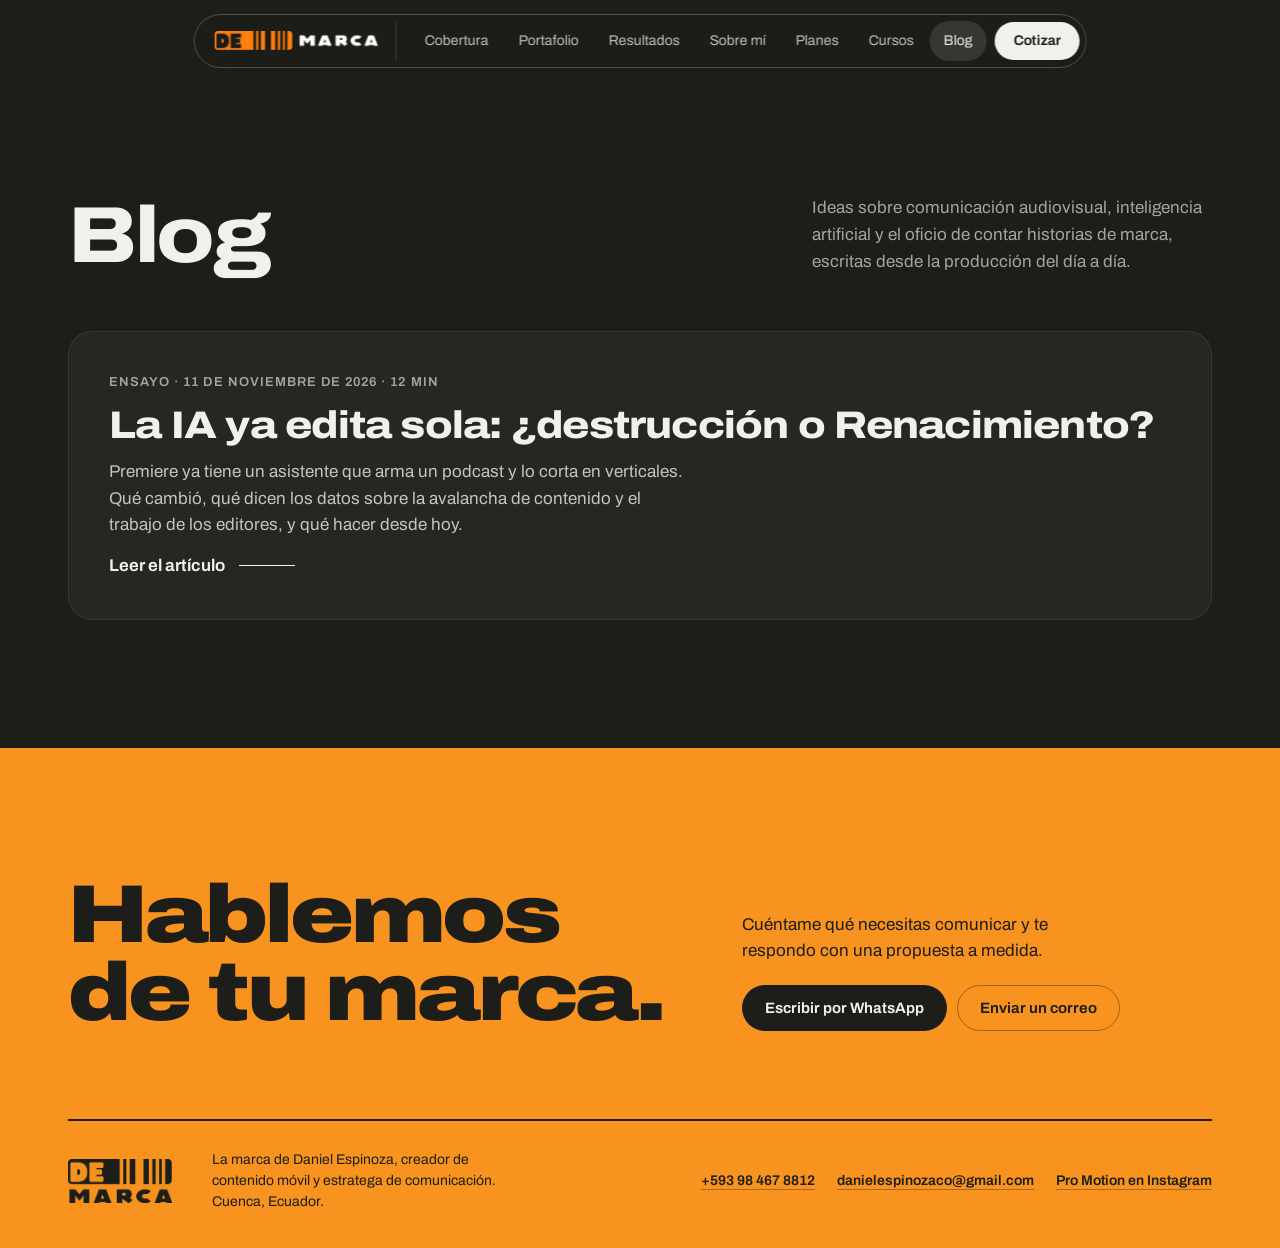
==== commit efd4237e: "Blog: quitar las capturas de historias del articulo y de la tarjeta Co-Authored-By: Claude Opus 5.5 " ====
--- a/blog/index.html
+++ b/blog/index.html
@@ -55,7 +55,6 @@
     </div>
     <div class="blog-lista">
       <a class="blog-card" href="ia-edita-sola/">
-        <figure class="blog-card-img"><img src="../assets/blog/ia-edita-sola/historia-1.jpg" alt="Historia de Instagram de @jpbrach sobre el asistente de IA de Premiere" loading="lazy" width="734" height="1300"></figure>
         <div class="blog-card-texto">
           <p class="art-meta">Ensayo · 11 de noviembre de 2026 · 12 min</p>
           <h3>La IA ya edita sola: ¿destrucción o Renacimiento?</h3>
--- a/assets/css/styles.css
+++ b/assets/css/styles.css
@@ -599,11 +599,9 @@
 /* BLOG */
 .blog { padding-bottom: clamp(80px, 10vw, 130px); }
 .blog-lista { display: grid; gap: 16px; }
-.blog-card { display: grid; grid-template-columns: minmax(0, 280px) minmax(0, 1fr); gap: clamp(20px, 4vw, 56px); align-items: center; padding: 16px; border-radius: 24px; background: var(--grafito-2); border: 1px solid rgba(240,241,234,.08); text-decoration: none; transition: border-color .2s, background-color .2s; }
+.blog-card { display: grid; padding: clamp(22px, 4vw, 40px); border-radius: 24px; background: var(--grafito-2); border: 1px solid rgba(240,241,234,.08); text-decoration: none; transition: border-color .2s, background-color .2s; }
 .blog-card:hover { border-color: var(--vidrio-borde); background: var(--grafito-3); }
-.blog-card-img { margin: 0; aspect-ratio: 4 / 5; border-radius: 16px; overflow: hidden; background: #000; }
-.blog-card-img img { width: 100%; height: 100%; object-fit: cover; object-position: top; }
-.blog-card-texto { display: grid; gap: 14px; justify-items: start; padding-right: 12px; }
+.blog-card-texto { display: grid; gap: 14px; justify-items: start; }
 .blog-card h3 { font-size: clamp(26px, 3vw, 40px); font-variation-settings: "wdth" 115; letter-spacing: -.02em; text-wrap: balance; }
 .blog-card-texto > p:not(.art-meta) { color: rgba(240,241,234,.78); max-width: 58ch; }
 
@@ -614,7 +612,7 @@
 .art-meta a { color: var(--naranja); text-decoration: none; }
 .art-titulo { font-size: clamp(38px, 5.4vw, 72px); line-height: 1.02; font-variation-settings: "wdth" 115; letter-spacing: -.03em; text-wrap: balance; margin: 18px 0 24px; }
 .art-lead { font-size: clamp(19px, 1.8vw, 23px); line-height: 1.5; color: rgba(240,241,234,.9); }
-.art-lead a, .art-cuerpo p a, .art-credito a { color: var(--naranja); text-underline-offset: 3px; }
+.art-lead a, .art-cuerpo p a { color: var(--naranja); text-underline-offset: 3px; }
 .art-autor { margin-top: 22px; padding-top: 18px; border-top: 1px solid rgba(240,241,234,.12); font-weight: 650; font-size: 15px; color: var(--niebla); }
 .art-cuerpo { margin-top: clamp(40px, 6vw, 64px); }
 .art-cuerpo > h2 { font-size: clamp(26px, 2.8vw, 36px); line-height: 1.1; font-variation-settings: "wdth" 112; letter-spacing: -.02em; margin: clamp(48px, 6vw, 72px) 0 18px; text-wrap: balance; scroll-margin-top: 90px; }
@@ -626,11 +624,6 @@
 .art-cuerpo li::marker { color: var(--naranja); }
 .art-cuerpo strong { color: #fff; font-weight: 700; }
 .art-cuerpo q { quotes: "«" "»"; font-weight: 700; }
-.art-historias { display: grid; grid-template-columns: 1fr 1fr; gap: 14px; margin: 8px 0 12px; }
-.art-historias figure { margin: 0; }
-.art-historias img { width: 100%; height: auto; border-radius: 18px; border: 1px solid rgba(240,241,234,.12); }
-.art-historias figcaption { margin-top: 10px; font-size: 13px; color: var(--niebla); }
-.art-credito { font-size: 13px; color: var(--niebla); margin-bottom: 28px; }
 .art-linea { list-style: none; padding: 0; margin: 24px 0; display: grid; gap: 0; border-left: 2px solid rgba(240,241,234,.14); }
 .art-linea li { display: grid; grid-template-columns: 120px minmax(0, 1fr); gap: 16px; padding: 14px 0 14px 22px; position: relative; }
 .art-linea li::before { content: ""; position: absolute; left: -7px; top: 22px; width: 12px; height: 12px; border-radius: 50%; background: var(--grafito); border: 2px solid var(--naranja); }
@@ -663,9 +656,7 @@
   .nav-links a { padding: 9px 10px; font-size: 13px; }
 }
 @media (max-width: 860px) {
-  .blog-card { grid-template-columns: 1fr; padding: 12px; }
-  .blog-card-img { aspect-ratio: 16 / 10; }
-  .blog-card-texto { padding: 4px 6px 10px; }
+  .blog-card { padding: 22px 20px; }
   .art-acciones { grid-template-columns: 1fr; }
   .art-cifras { grid-template-columns: 1fr 1fr; }
 }
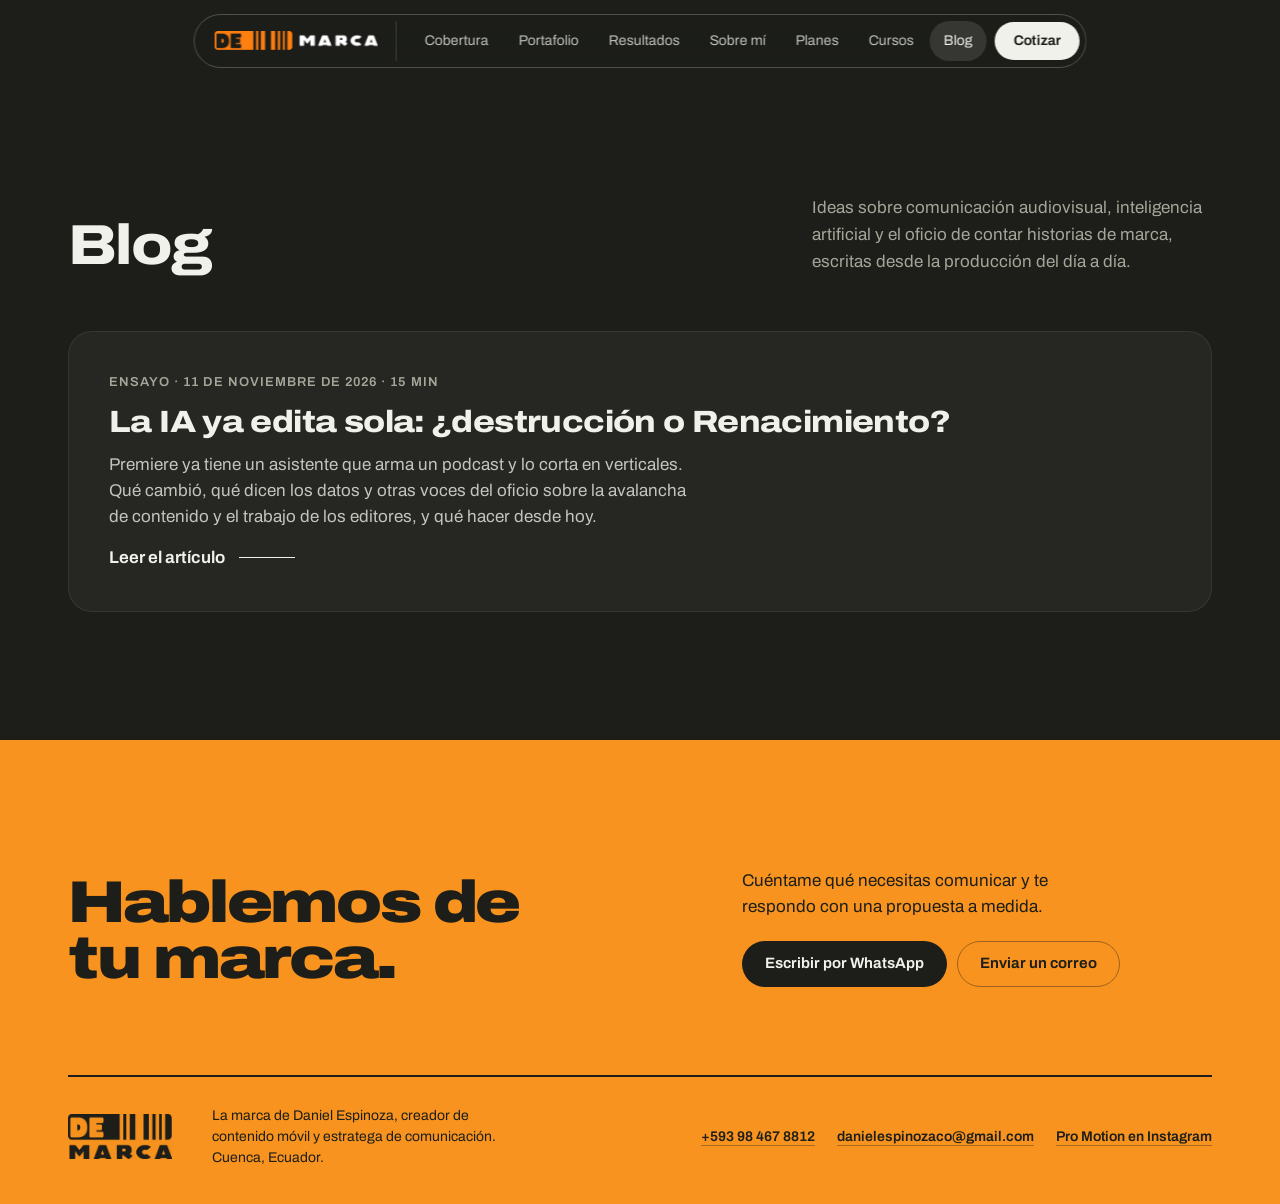
==== commit 9613cf47: "Blog: quitar el resumen de las historias y sumar seccion de opiniones del oficio Co-Authored-By: Cla" ====
--- a/blog/index.html
+++ b/blog/index.html
@@ -56,9 +56,9 @@
     <div class="blog-lista">
       <a class="blog-card" href="ia-edita-sola/">
         <div class="blog-card-texto">
-          <p class="art-meta">Ensayo · 11 de noviembre de 2026 · 12 min</p>
+          <p class="art-meta">Ensayo · 11 de noviembre de 2026 · 15 min</p>
           <h3>La IA ya edita sola: ¿destrucción o Renacimiento?</h3>
-          <p>Premiere ya tiene un asistente que arma un podcast y lo corta en verticales. Qué cambió, qué dicen los datos sobre la avalancha de contenido y el trabajo de los editores, y qué hacer desde hoy.</p>
+          <p>Premiere ya tiene un asistente que arma un podcast y lo corta en verticales. Qué cambió, qué dicen los datos y otras voces del oficio sobre la avalancha de contenido y el trabajo de los editores, y qué hacer desde hoy.</p>
           <span class="link-linea">Leer el artículo</span>
         </div>
       </a>
--- a/assets/css/styles.css
+++ b/assets/css/styles.css
@@ -36,7 +36,7 @@
 .contenedor { width: 100%; max-width: var(--ancho); margin: 0 auto; padding: 0 var(--gutter); }
 
 /* Tipografía de display: Archivo expandido */
-.titulo-xl { font-size: clamp(42px, 6.2vw, 88px); line-height: 1; font-variation-settings: "wdth" 118; letter-spacing: -.03em; text-wrap: balance; }
+.titulo-xl { font-size: clamp(30px, 4.4vw, 64px); line-height: 1.04; font-variation-settings: "wdth" 118; letter-spacing: -.03em; text-wrap: balance; }
 .seccion-cabeza { display: grid; grid-template-columns: minmax(0, 1fr) minmax(0, 400px); gap: 20px 64px; align-items: end; margin-bottom: 56px; }
 .seccion-lead { line-height: 1.6; }
 .seccion-lead { color: var(--niebla); max-width: 46ch; }
@@ -132,11 +132,11 @@
 .manifiesto-foto::after { content: ""; position: absolute; inset: 0; background: linear-gradient(180deg, var(--grafito) 0%, transparent 22%, transparent 45%, rgba(29,30,26,.92) 100%); }
 .manifiesto-foto figcaption { position: absolute; z-index: 1; left: 0; right: 0; bottom: clamp(28px, 5vw, 64px); margin: 0 auto; }
 .manifiesto-grid { display: grid; grid-template-columns: 1fr 1.3fr; gap: clamp(40px, 6vw, 96px); align-items: start; }
-.manifiesto-frase { font-size: clamp(36px, 5.4vw, 80px); font-weight: 800; line-height: 1; letter-spacing: -.03em; font-variation-settings: "wdth" 115; max-width: 15ch; text-wrap: balance; }
+.manifiesto-frase { font-size: clamp(24px, 3.4vw, 50px); font-weight: 800; line-height: 1.08; letter-spacing: -.02em; font-variation-settings: "wdth" 110; max-width: 19ch; text-wrap: balance; }
 .manifiesto-cita { margin: 0; }
 .manifiesto-frase { text-indent: -.42em; }
-.manifiesto-cita cite { display: block; margin-top: 22px; font-style: normal; font-weight: 700; font-size: 16px; color: var(--naranja); }
-.manifiesto-sub { font-size: clamp(22px, 2.2vw, 30px); font-weight: 800; font-variation-settings: "wdth" 105; line-height: 1.2; max-width: 18ch; }
+.manifiesto-cita cite { display: block; margin-top: 16px; font-style: normal; font-weight: 700; font-size: 15px; color: var(--naranja); }
+.manifiesto-sub { font-size: clamp(20px, 1.9vw, 26px); font-weight: 800; font-variation-settings: "wdth" 105; line-height: 1.2; max-width: 18ch; }
 
 /* DETRÁS DE CÁMARA */
 .detras { padding: clamp(80px, 11vw, 150px) 0; border-top: 1px solid rgba(240,241,234,.1); }
@@ -164,7 +164,7 @@
 .cifras { display: grid; grid-template-columns: repeat(3, 1fr); gap: 18px; margin: 40px 0 0; }
 .cifras div { border-top: 1px solid var(--vidrio-borde); padding-top: 12px; }
 .cifras dt { font-size: 13px; color: var(--niebla); line-height: 1.3; }
-.cifras dd { margin: 6px 0 0; font-size: clamp(32px, 3.6vw, 46px); font-weight: 800; font-variation-settings: "wdth" 125; letter-spacing: -.03em; color: var(--naranja); }
+.cifras dd { margin: 6px 0 0; font-size: clamp(26px, 2.8vw, 38px); font-weight: 800; font-variation-settings: "wdth" 125; letter-spacing: -.03em; color: var(--naranja); }
 
 /* PORTAFOLIO */
 .portafolio { padding: 40px 0 120px; }
@@ -220,7 +220,7 @@
 .pilar p { font-size: 14px; line-height: 1.45; margin-top: 6px; color: rgba(29,30,26,.75); }
 .generador { margin-top: 80px; display: grid; grid-template-columns: 1fr 1fr; gap: 0; background: var(--hueso); border-radius: 26px; overflow: hidden; box-shadow: 0 30px 60px -40px rgba(29,30,26,.5); }
 .generador-form { padding: clamp(24px, 4vw, 48px); display: flex; flex-direction: column; }
-.generador h3 { font-size: clamp(26px, 2.6vw, 36px); font-variation-settings: "wdth" 115; letter-spacing: -.02em; margin-bottom: 28px; }
+.generador h3 { font-size: clamp(22px, 2.2vw, 30px); font-variation-settings: "wdth" 115; letter-spacing: -.02em; margin-bottom: 28px; }
 .generador label { font-size: 14px; color: rgba(29,30,26,.7); margin-bottom: 8px; }
 .generador input { font: inherit; font-size: 22px; font-weight: 600; padding: 14px 0; border: 0; border-bottom: 2px solid var(--grafito); background: transparent; color: var(--grafito); outline: none; }
 .generador input:focus-visible { border-bottom-color: var(--naranja-osc); }
@@ -245,7 +245,7 @@
 .planes { position: relative; padding: clamp(80px, 10vw, 140px) 0; overflow: hidden; background: #000; }
 .planes-fondo {
   text-align: center; white-space: nowrap; margin: 0 0 clamp(36px, 5vw, 64px);
-  font-weight: 800; font-size: clamp(84px, 17vw, 250px); line-height: .82; letter-spacing: -.05em; font-variation-settings: "wdth" 110; color: var(--hueso); pointer-events: none; user-select: none;
+  font-weight: 800; font-size: clamp(52px, 11vw, 160px); line-height: .85; letter-spacing: -.05em; font-variation-settings: "wdth" 110; color: var(--hueso); pointer-events: none; user-select: none;
 }
 .planes .contenedor { position: relative; }
 .tarjetas-plan { display: grid; grid-template-columns: repeat(4, 1fr); gap: 16px; }
@@ -255,7 +255,7 @@
   backdrop-filter: blur(22px) saturate(1.2); -webkit-backdrop-filter: blur(22px) saturate(1.2);
 }
 .plan-nombre { font-size: 15px; color: rgba(240,241,234,.8); }
-.plan-precio { font-size: clamp(38px, 3.6vw, 52px); font-weight: 800; font-variation-settings: "wdth" 118; letter-spacing: -.03em; margin: 10px 0 2px; }
+.plan-precio { font-size: clamp(30px, 2.8vw, 42px); font-weight: 800; font-variation-settings: "wdth" 118; letter-spacing: -.03em; margin: 10px 0 2px; }
 .plan-precio small { font-size: 16px; font-weight: 500; color: var(--niebla); letter-spacing: 0; font-variation-settings: "wdth" 100; }
 .plan-desde { font-size: 13px; line-height: 1.5; color: var(--niebla); min-height: 4.5em; }
 .plan ul { list-style: none; margin: 22px 0 22px; padding: 22px 0 0; border-top: 1px solid rgba(240,241,234,.12); display: grid; gap: 12px; font-size: 14px; color: rgba(240,241,234,.8); }
@@ -269,7 +269,7 @@
 
 .cotizador { margin-top: 28px; border-radius: 26px; border: 1px solid rgba(240,241,234,.14); background: var(--grafito); padding: clamp(22px, 3.5vw, 44px); scroll-margin-top: 90px; }
 .cotizador-cabeza { display: grid; grid-template-columns: 1fr 1fr; gap: 12px 40px; align-items: end; margin-bottom: 26px; }
-.cotizador h3 { font-size: clamp(28px, 3vw, 40px); font-variation-settings: "wdth" 118; letter-spacing: -.02em; }
+.cotizador h3 { font-size: clamp(24px, 2.4vw, 32px); font-variation-settings: "wdth" 118; letter-spacing: -.02em; }
 .cotizador-cabeza p { color: var(--niebla); }
 .cot-fila { display: grid; grid-template-columns: 1fr auto 110px; gap: 16px; align-items: center; padding: 16px 0; border-top: 1px solid rgba(240,241,234,.1); }
 .cot-fila h4 { margin: 0; font-size: 17px; font-weight: 700; }
@@ -281,7 +281,7 @@
 .cot-sub { text-align: right; font-weight: 700; font-feature-settings: "tnum"; }
 .cotizador-total { display: flex; justify-content: space-between; align-items: center; gap: 20px; flex-wrap: wrap; padding: 22px 0 0; border-top: 2px solid var(--hueso); }
 .total-etiqueta { font-size: 14px; color: var(--niebla); }
-.total-valor { font-size: clamp(44px, 5vw, 68px); font-weight: 800; font-variation-settings: "wdth" 120; letter-spacing: -.03em; line-height: 1; color: var(--naranja); font-feature-settings: "tnum"; }
+.total-valor { font-size: clamp(34px, 3.8vw, 54px); font-weight: 800; font-variation-settings: "wdth" 120; letter-spacing: -.03em; line-height: 1; color: var(--naranja); font-feature-settings: "tnum"; }
 .total-nota { font-size: 14px; color: var(--niebla); margin-top: 6px; }
 .condiciones { margin: 26px 0 0; padding: 0; list-style: none; display: grid; grid-template-columns: repeat(2, 1fr); gap: 8px 32px; font-size: 14px; color: var(--niebla); }
 .condiciones li { padding-left: 16px; position: relative; }
@@ -299,7 +299,7 @@
 /* MARCAS */
 .marcas { padding: 0 0 clamp(80px, 11vw, 140px); }
 .marcas-titulo { font-size: 15px; font-weight: 500; color: var(--niebla); margin-bottom: 22px; }
-.marcas-lista { font-size: clamp(22px, 2.6vw, 36px); font-weight: 700; line-height: 1.35; letter-spacing: -.02em; font-variation-settings: "wdth" 105; color: rgba(240,241,234,.88); text-wrap: pretty; }
+.marcas-lista { font-size: clamp(18px, 2vw, 28px); font-weight: 700; line-height: 1.35; letter-spacing: -.02em; font-variation-settings: "wdth" 105; color: rgba(240,241,234,.88); text-wrap: pretty; }
 .marcas-lista i { display: inline-block; width: 3px; height: .78em; margin: 0 .32em; background: var(--naranja); vertical-align: -.05em; }
 .marcas-lista i:nth-of-type(3n) { width: 7px; }
 .marcas-lista i:nth-of-type(4n+1) { width: 1.5px; }
@@ -307,7 +307,7 @@
 /* PIE */
 .pie { background: var(--naranja); color: var(--grafito); padding: clamp(72px, 10vw, 128px) 0 36px; }
 .pie-top { display: grid; grid-template-columns: minmax(0, 1.3fr) minmax(0, 1fr); gap: 32px 64px; align-items: end; padding-bottom: clamp(48px, 7vw, 88px); }
-.pie-grande { font-size: clamp(44px, 6.4vw, 92px); font-weight: 900; line-height: .95; letter-spacing: -.04em; font-variation-settings: "wdth" 120; max-width: 10ch; }
+.pie-grande { font-size: clamp(32px, 4.6vw, 66px); font-weight: 900; line-height: .95; letter-spacing: -.04em; font-variation-settings: "wdth" 120; max-width: 10ch; }
 .pie-cta p { font-size: 17px; line-height: 1.5; max-width: 34ch; margin-bottom: 22px; }
 .pie-acciones { display: flex; gap: 10px; flex-wrap: wrap; }
 .pie .btn-naranja { background: var(--grafito); color: var(--hueso); }
@@ -350,16 +350,16 @@
 .roles p { font-size: 15px; line-height: 1.6; color: rgba(240,241,234,.75); }
 .hitos { display: grid; grid-template-columns: repeat(4, 1fr); gap: 12px; margin: 8px 0 48px; }
 .hitos div { padding: 20px; border-radius: 18px; background: var(--grafito-2); border: 1px solid rgba(240,241,234,.08); }
-.hitos dt { font-size: clamp(26px, 2.6vw, 36px); font-weight: 800; font-variation-settings: "wdth" 118; letter-spacing: -.02em; line-height: 1.05; }
+.hitos dt { font-size: clamp(22px, 2.2vw, 30px); font-weight: 800; font-variation-settings: "wdth" 118; letter-spacing: -.02em; line-height: 1.05; }
 .hitos dd { margin: 10px 0 0; font-size: 14px; line-height: 1.5; color: var(--niebla); }
 
 /* COBERTURA EN TIEMPO REAL */
 .cobertura { padding: clamp(80px, 11vw, 150px) 0; background: #000; }
 .cob-caso { padding: clamp(24px, 3.5vw, 44px); border-radius: 28px; background: var(--grafito); border: 1px solid rgba(240,241,234,.12); }
 .cob-caso-cab { display: flex; justify-content: space-between; align-items: flex-end; gap: 24px 48px; flex-wrap: wrap; margin-bottom: 36px; }
-.cob-caso-cab h3 { font-size: clamp(26px, 3vw, 42px); line-height: 1.05; font-variation-settings: "wdth" 115; letter-spacing: -.02em; margin-top: 8px; max-width: 22ch; }
+.cob-caso-cab h3 { font-size: clamp(22px, 2.4vw, 34px); line-height: 1.05; font-variation-settings: "wdth" 115; letter-spacing: -.02em; margin-top: 8px; max-width: 22ch; }
 .cob-caso-datos { display: flex; gap: 32px; margin: 0; }
-.cob-caso-datos dt { font-size: clamp(34px, 3.6vw, 52px); font-weight: 900; line-height: 1; letter-spacing: -.03em; font-variation-settings: "wdth" 118; color: var(--naranja); }
+.cob-caso-datos dt { font-size: clamp(28px, 2.8vw, 42px); font-weight: 900; line-height: 1; letter-spacing: -.03em; font-variation-settings: "wdth" 118; color: var(--naranja); }
 .cob-caso-datos dd { margin: 6px 0 0; font-size: 14px; color: var(--niebla); }
 .cob-linea { list-style: none; margin: 0; padding: 0; display: grid; grid-template-columns: repeat(4, 1fr); gap: 18px; position: relative; }
 .cob-linea::before { content: ""; position: absolute; left: 0; right: 0; top: 14px; height: 2px; background: rgba(240,241,234,.18); }
@@ -374,7 +374,7 @@
 .cob-paso p { font-size: 14px; line-height: 1.5; color: rgba(240,241,234,.72); }
 .cob-dato { margin-top: 8px; font-size: 13px; font-weight: 700; color: var(--naranja); }
 .cob-mas { margin-top: 56px; }
-.cob-mas-t { font-size: clamp(24px, 2.4vw, 32px); font-variation-settings: "wdth" 115; letter-spacing: -.02em; margin: 0 0 18px; }
+.cob-mas-t { font-size: clamp(20px, 2vw, 28px); font-variation-settings: "wdth" 115; letter-spacing: -.02em; margin: 0 0 18px; }
 .cob-tabs { display: flex; gap: 8px; flex-wrap: wrap; margin-bottom: 22px; }
 .cob-tabs button { min-height: 40px; padding: 0 16px; border-radius: 99px; border: 1px solid var(--vidrio-borde); background: transparent; cursor: pointer; font-size: 14px; transition: background-color .2s, color .2s; }
 .cob-tabs button:hover { border-color: var(--hueso); }
@@ -399,17 +399,17 @@
 .megas { display: grid; grid-template-columns: repeat(4, 1fr); margin: 0 0 64px; border-top: 2px solid var(--hueso); }
 .megas div { padding: 24px 24px 8px 0; }
 .megas div + div { padding-left: 24px; border-left: 1px solid rgba(240,241,234,.12); }
-.megas dt { white-space: nowrap; font-size: clamp(36px, 4.3vw, 64px); font-weight: 900; line-height: .95; letter-spacing: -.04em; font-variation-settings: "wdth" 120; color: var(--naranja); font-feature-settings: "tnum"; }
+.megas dt { white-space: nowrap; font-size: clamp(30px, 3.4vw, 50px); font-weight: 900; line-height: .95; letter-spacing: -.04em; font-variation-settings: "wdth" 120; color: var(--naranja); font-feature-settings: "tnum"; }
 .megas dd { margin: 14px 0 0; font-size: 15px; line-height: 1.5; color: rgba(240,241,234,.75); max-width: 24ch; }
 .res-perfiles { margin: 0 0 16px; padding: clamp(24px, 3.5vw, 44px); border-radius: 26px; background: var(--grafito); border: 1px solid rgba(240,241,234,.1); }
 .res-perfiles figcaption { display: flex; flex-wrap: wrap; justify-content: space-between; gap: 6px 24px; margin-bottom: 22px; }
-.res-perfiles figcaption b { font-size: clamp(22px, 2.2vw, 30px); font-variation-settings: "wdth" 115; letter-spacing: -.02em; }
+.res-perfiles figcaption b { font-size: clamp(20px, 1.9vw, 26px); font-variation-settings: "wdth" 115; letter-spacing: -.02em; }
 .res-perfiles figcaption span { font-size: 14px; color: var(--niebla); align-self: end; }
 .res-perfiles .barra-fila { grid-template-columns: 220px 1fr; }
 .res-perfiles .barra-pista { height: 28px; }
 .res-caso { display: grid; grid-template-columns: minmax(0, 1fr) minmax(0, 1.1fr); gap: clamp(32px, 5vw, 72px); padding: clamp(24px, 3.5vw, 44px); border-radius: 26px; background: var(--grafito); border: 1px solid rgba(240,241,234,.1); }
 .res-rubro { font-size: 13px; color: var(--naranja); font-weight: 600; }
-.res-caso h3, .res-marcas h3 { font-size: clamp(26px, 2.6vw, 36px); line-height: 1.05; font-variation-settings: "wdth" 115; letter-spacing: -.02em; margin: 8px 0 14px; }
+.res-caso h3, .res-marcas h3 { font-size: clamp(22px, 2.2vw, 30px); line-height: 1.05; font-variation-settings: "wdth" 115; letter-spacing: -.02em; margin: 8px 0 14px; }
 .res-texto > p:not(.res-rubro) { color: rgba(240,241,234,.75); max-width: 46ch; }
 .res-datos { display: grid; grid-template-columns: 1fr 1fr; gap: 18px 24px; margin: 28px 0 28px; }
 .res-datos dt { font-size: 30px; font-weight: 800; font-variation-settings: "wdth" 115; letter-spacing: -.02em; line-height: 1; }
@@ -461,8 +461,8 @@
 .acceso::after { content: ""; position: absolute; inset: 0; z-index: -1; background: linear-gradient(180deg, rgba(0,0,0,.05) 30%, rgba(0,0,0,.78)); }
 .acceso:hover img { transform: scale(1.04); }
 .acceso-txt { position: absolute; left: 0; right: 0; bottom: 0; padding: 22px; display: grid; gap: 6px; }
-.acceso-txt b { font-size: clamp(20px, 1.8vw, 26px); line-height: 1.05; font-variation-settings: "wdth" 115; letter-spacing: -.01em; }
-.acceso-xl .acceso-txt b { font-size: clamp(30px, 3.2vw, 46px); }
+.acceso-txt b { font-size: clamp(18px, 1.6vw, 22px); line-height: 1.05; font-variation-settings: "wdth" 115; letter-spacing: -.01em; }
+.acceso-xl .acceso-txt b { font-size: clamp(24px, 2.5vw, 36px); }
 .acceso-txt span { font-size: 14px; line-height: 1.45; color: rgba(240,241,234,.82); max-width: 36ch; }
 .acceso-txt em { font-style: normal; font-weight: 700; font-size: 14px; color: var(--naranja); margin-top: 4px; }
 
@@ -535,7 +535,9 @@
   .c-a { grid-column: 1 / -1; grid-row: span 2; }
   .c-b, .c-c, .c-e, .c-f { grid-column: auto; grid-row: span 2; }
   .c-d { grid-column: 1 / -1; grid-row: span 2; }
-  .manifiesto-foto { height: 72svh; }
+  .manifiesto-foto { height: 64svh; min-height: 420px; }
+  .manifiesto-foto figcaption { bottom: 28px; }
+  .manifiesto-frase { max-width: 17ch; }
   .especialidades, .roles { grid-template-columns: 1fr; }
   .megas { grid-template-columns: 1fr 1fr; }
   .cob-linea { grid-template-columns: 1fr 1fr; row-gap: 28px; }
@@ -588,7 +590,20 @@
   .cot-sub { grid-column: 1 / -1; text-align: left; color: var(--niebla); font-weight: 500; font-size: 14px; }
   .tarjeta { flex-basis: 42vw; }
   .hitos div { padding: 16px; }
-  .hitos dt { font-size: 23px; white-space: nowrap; }
+  .hitos dt { font-size: 20px; white-space: nowrap; }
+  .hero-barra { padding: 18px; gap: 14px; }
+  .hero h1 { font-size: 23px; }
+  .hero-lead { font-size: 14px; line-height: 1.5; }
+  .hero-meta { gap: 12px; }
+  .hero-indice { font-size: 30px; }
+  .hero-indice small { font-size: 13px; }
+  .hero-marca { font-size: 16px; line-height: 1.25; }
+  .hero-detalle { font-size: 13px; }
+  .hero-vistas { font-size: 12px; }
+  .hero-acciones { display: none; }
+  .manifiesto-sub { font-size: 19px; }
+  .megas dd { margin-top: 8px; font-size: 13.5px; line-height: 1.45; }
+  .megas div, .megas div + div { padding-bottom: 18px; }
 }
 @media (prefers-reduced-motion: reduce) {
   html { scroll-behavior: auto; }
@@ -602,7 +617,7 @@
 .blog-card { display: grid; padding: clamp(22px, 4vw, 40px); border-radius: 24px; background: var(--grafito-2); border: 1px solid rgba(240,241,234,.08); text-decoration: none; transition: border-color .2s, background-color .2s; }
 .blog-card:hover { border-color: var(--vidrio-borde); background: var(--grafito-3); }
 .blog-card-texto { display: grid; gap: 14px; justify-items: start; }
-.blog-card h3 { font-size: clamp(26px, 3vw, 40px); font-variation-settings: "wdth" 115; letter-spacing: -.02em; text-wrap: balance; }
+.blog-card h3 { font-size: clamp(22px, 2.4vw, 32px); font-variation-settings: "wdth" 115; letter-spacing: -.02em; text-wrap: balance; }
 .blog-card-texto > p:not(.art-meta) { color: rgba(240,241,234,.78); max-width: 58ch; }
 
 /* ARTÍCULO */
@@ -610,12 +625,12 @@
 .art-cabeza, .art-cuerpo { max-width: 820px; }
 .art-meta { font-size: 13px; letter-spacing: .08em; text-transform: uppercase; color: var(--niebla); font-weight: 600; }
 .art-meta a { color: var(--naranja); text-decoration: none; }
-.art-titulo { font-size: clamp(38px, 5.4vw, 72px); line-height: 1.02; font-variation-settings: "wdth" 115; letter-spacing: -.03em; text-wrap: balance; margin: 18px 0 24px; }
+.art-titulo { font-size: clamp(30px, 4.2vw, 56px); line-height: 1.02; font-variation-settings: "wdth" 115; letter-spacing: -.03em; text-wrap: balance; margin: 18px 0 24px; }
 .art-lead { font-size: clamp(19px, 1.8vw, 23px); line-height: 1.5; color: rgba(240,241,234,.9); }
 .art-lead a, .art-cuerpo p a { color: var(--naranja); text-underline-offset: 3px; }
 .art-autor { margin-top: 22px; padding-top: 18px; border-top: 1px solid rgba(240,241,234,.12); font-weight: 650; font-size: 15px; color: var(--niebla); }
 .art-cuerpo { margin-top: clamp(40px, 6vw, 64px); }
-.art-cuerpo > h2 { font-size: clamp(26px, 2.8vw, 36px); line-height: 1.1; font-variation-settings: "wdth" 112; letter-spacing: -.02em; margin: clamp(48px, 6vw, 72px) 0 18px; text-wrap: balance; scroll-margin-top: 90px; }
+.art-cuerpo > h2 { font-size: clamp(22px, 2.4vw, 30px); line-height: 1.1; font-variation-settings: "wdth" 112; letter-spacing: -.02em; margin: clamp(48px, 6vw, 72px) 0 18px; text-wrap: balance; scroll-margin-top: 90px; }
 .art-cuerpo > h2:first-child { margin-top: 0; }
 .art-cuerpo > p, .art-cuerpo > ul, .art-cuerpo > ol { max-width: 68ch; }
 .art-cuerpo > p + p { margin-top: 16px; }
@@ -635,7 +650,7 @@
 .art-escasos { list-style: none; padding: 0 !important; }
 .art-escasos li { padding: 14px 0 14px 18px; border-left: 3px solid var(--naranja); background: linear-gradient(90deg, rgba(247,147,30,.07), transparent 70%); border-radius: 0 12px 12px 0; }
 .art-escasos li + li { margin-top: 10px !important; }
-.art-cita { margin: 36px 0; padding: 0; font-size: clamp(24px, 2.6vw, 34px); line-height: 1.2; font-weight: 800; font-variation-settings: "wdth" 110; letter-spacing: -.015em; color: var(--salvia); text-wrap: balance; }
+.art-cita { margin: 36px 0; padding: 0; font-size: clamp(21px, 2.2vw, 28px); line-height: 1.2; font-weight: 800; font-variation-settings: "wdth" 110; letter-spacing: -.015em; color: var(--salvia); text-wrap: balance; }
 .art-cita::before { content: "“"; display: block; font-size: 1.8em; line-height: .6; color: var(--naranja); margin-bottom: 8px; }
 .art-acciones { display: grid; grid-template-columns: repeat(3, 1fr); gap: 12px; margin-top: 20px; }
 .art-acciones section { padding: 22px; border-radius: 18px; background: var(--grafito-2); border: 1px solid rgba(240,241,234,.08); }
@@ -648,6 +663,12 @@
 .art-cta-acciones { display: flex; flex-wrap: wrap; gap: 10px; }
 .art-cta .btn-linea { border-color: rgba(29,30,26,.35); color: var(--grafito); background: transparent; }
 .art-cta .btn-linea:hover { border-color: var(--grafito); }
+.art-voces { display: grid; grid-template-columns: 1fr 1fr; gap: 14px; margin: 24px 0 28px; }
+.art-voz { margin: 0; padding: clamp(20px, 2.4vw, 28px); border-radius: 20px; background: var(--grafito-2); border: 1px solid rgba(240,241,234,.08); display: flex; flex-direction: column; gap: 12px; }
+.art-voz blockquote { margin: 0; font-size: clamp(19px, 1.7vw, 22px); line-height: 1.25; font-weight: 800; font-variation-settings: "wdth" 108; letter-spacing: -.01em; color: var(--hueso); text-wrap: balance; }
+.art-voz figcaption { font-size: 13px; color: var(--naranja); }
+.art-voz figcaption strong { font-weight: 700; }
+.art-cuerpo .art-voz p { margin: 0; font-size: 15px; line-height: 1.55; color: rgba(240,241,234,.75); }
 .art-fuentes-t { font-size: 20px !important; }
 .art-fuentes { margin: 0; padding-left: 22px; font-size: 14px; line-height: 1.55; color: var(--niebla); }
 .art-fuentes li + li { margin-top: 8px; }
@@ -659,6 +680,7 @@
   .blog-card { padding: 22px 20px; }
   .art-acciones { grid-template-columns: 1fr; }
   .art-cifras { grid-template-columns: 1fr 1fr; }
+  .art-voces { grid-template-columns: 1fr; }
 }
 @media (max-width: 560px) {
   .art-linea li { grid-template-columns: 1fr; gap: 4px; }
